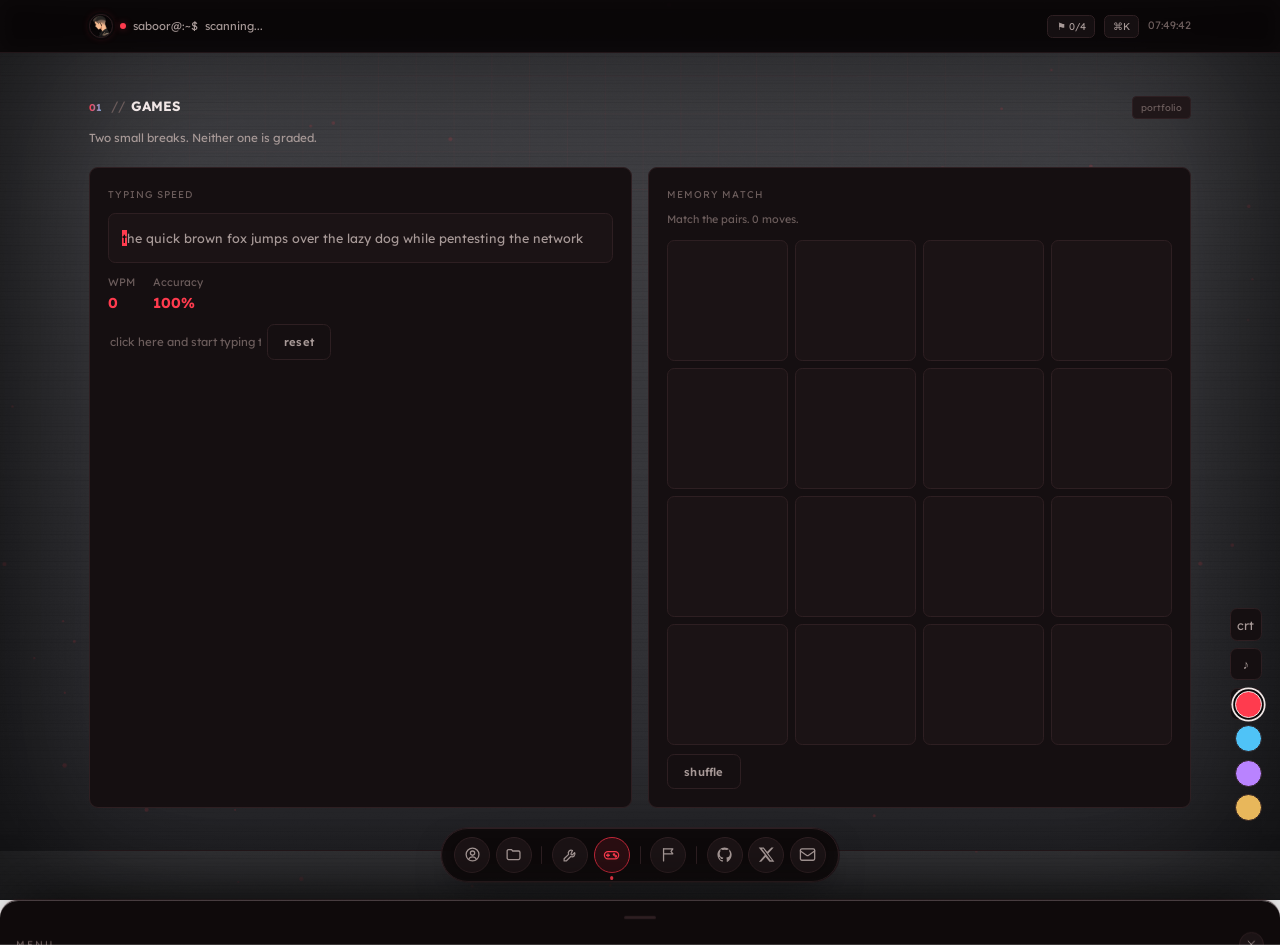
==== games.html @ eb712c6b "Add files via upload" ====
<!DOCTYPE html>
<html lang="en">
<head>
<meta charset="UTF-8">
<meta name="viewport" content="width=device-width, initial-scale=1.0">
<title>Games — Saboor Shawkat</title>
<link rel="icon" type="image/png" href="assets/profile.png">
<link rel="preconnect" href="https://fonts.googleapis.com">
<link href="https://fonts.googleapis.com/css2?family=JetBrains+Mono:wght@400;500;600;700;800&family=Space+Mono:wght@400;700&family=Lexend+Deca:wght@400;500;600;700;800&display=swap" rel="stylesheet">
<link rel="stylesheet" href="css/variables.css">
<link rel="stylesheet" href="css/base.css">
<link rel="stylesheet" href="css/topbar-nav.css">
<link rel="stylesheet" href="css/site-menu.css">
<link rel="stylesheet" href="css/hero.css">
<link rel="stylesheet" href="css/sections.css">
<link rel="stylesheet" href="css/tools.css">
<link rel="stylesheet" href="css/cards.css">
<link rel="stylesheet" href="css/games.css">
<link rel="stylesheet" href="css/widgets.css">
<link rel="stylesheet" href="css/effects.css">
<link rel="stylesheet" href="css/responsive.css">
</head>
<body>
<!--
  nice try. FLAG{h1dden_1n_html}
  there are 3 more flags scattered around this page. good luck.
-->
<canvas id="matrix"></canvas>
<canvas id="particles"></canvas>
<div class="grid-overlay"></div>
<div class="grain"></div>
<div class="scanlines"></div>
<div class="vignette"></div>
<div class="scroll-bar" id="scrollBar"></div>
<div class="toast" id="toast"></div>
<div id="hackerTyperOverlay"><span id="htContent"></span><span class="ht-hint">press ESC to exit hacker-typer mode</span></div>

<div class="fx-controls">
  <button class="fx-btn" id="crtToggle" title="Toggle CRT effect">crt</button>
  <button class="fx-btn" id="audioAmbientToggle" title="Toggle ambient audio">♪</button>
  <button class="fx-btn" id="hackerTyperToggle" title="Hacker-typer mode">ht</button>
</div>
<div class="theme-switch" id="themeSwitch">
  <div class="theme-dot active" data-t="green" title="green"></div>
  <div class="theme-dot" data-t="cyan" title="cyan"></div>
  <div class="theme-dot" data-t="purple" title="purple"></div>
  <div class="theme-dot" data-t="amber" title="amber"></div>
</div>

<div class="cmdk-overlay" id="cmdkOverlay">
  <div class="cmdk-box">
    <div class="cmdk-input-row">
      <span class="cmdk-prompt">$</span>
      <input type="text" id="cmdkInput" class="cmdk-input" placeholder="type a command or search sections..." autocomplete="off" spellcheck="false">
      <span class="cmdk-esc">esc</span>
    </div>
    <div class="cmdk-results" id="cmdkResults"></div>
  </div>
</div>

<div class="unlock-overlay" id="unlockOverlay">
  <div class="unlock-box">
    <div class="unlock-flags">⚑⚑⚑⚑</div>
    <div class="unlock-eyebrow">access granted — 4/4 flags redeemed</div>
    <h3 class="unlock-title">Alright, you actually found all of them.</h3>
    <p class="unlock-msg">Most people click around for ten seconds and bounce. You read the source, opened the console, and dug through the DOM — that's the exact instinct that makes a good red teamer. If you're building something, hiring, or just want to talk shop, I'd genuinely like to hear from you.</p>
    <div class="unlock-sig">— Saboor</div>
    <div class="unlock-actions">
      <button class="btn btn-primary" id="unlockContactBtn">Contact Me →</button>
      <button class="btn btn-ghost" id="unlockCloseBtn">close</button>
    </div>
  </div>
</div>

<!-- TOP BAR -->
<div class="topbar">
  <div class="topbar-inner">
    <div class="tb-user"><img class="tb-logo" src="assets/profile.png" alt="Saboor Shawkat"><span class="dot"></span> saboor@:~$ <span id="typeStatus"></span></div>
    <div class="tb-right">
      <button class="tb-flags" id="tbFlags" title="Flags found">⚑ <span id="flagCount">0</span>/4</button>
      <button class="tb-cmdk" id="tbCmdk" title="Command palette">⌘K</button>
      <div class="tb-clock" id="clock">--:--:--</div>
    </div>
  </div>
</div>

<main class="wrap">
  <section id="games">
    <div class="sec-head bf"><span class="sec-num sec-prompt">01</span><h2>GAMES</h2><span class="tag" style="margin-left:auto;">portfolio</span></div>
    <p class="sec-desc bf">Two small breaks. Neither one is graded.</p>
    <div class="game-grid bf">
      <div class="game-card">
        <div class="skill-cat-name">typing speed</div>
        <div class="typing-target" id="typingTarget"></div>
        <div class="typing-stats">
          <div>WPM<b id="typingWpm">0</b></div>
          <div>Accuracy<b id="typingAcc">100%</b></div>
        </div>
        <input type="text" id="typingInput" class="term-input" style="margin-top:10px;" autocomplete="off" placeholder="click here and start typing the line above" spellcheck="false">
        <button type="button" class="btn btn-ghost" id="typingReset" style="margin-top:10px;">reset</button>
      </div>
      <div class="game-card">
        <div class="skill-cat-name">memory match</div>
        <p style="font-size:12px;color:var(--text-faint);margin:6px 0 0;">Match the pairs. <span id="memMoves">0</span> moves.</p>
        <div class="memory-grid" id="memoryGrid"></div>
        <button type="button" class="btn btn-ghost" id="memReset" style="margin-top:10px;">shuffle</button>
      </div>
    </div>
  </section>
</main>

<!-- FLOATING DOCK -->
<div class="dock-wrap">
  <nav class="dock" id="dock">
    <button class="dock-item" data-href="index.html#about"><span class="dock-tooltip">about</span>
      <svg viewBox="0 0 24 24" fill="none" stroke="currentColor" stroke-width="1.8" stroke-linecap="round" stroke-linejoin="round"><circle cx="12" cy="12" r="9"/><circle cx="12" cy="10" r="3"/><path d="M6.5 19a6 6 0 0111 0"/></svg>
    </button>
    <button class="dock-item" data-href="index.html#projects"><span class="dock-tooltip">projects</span>
      <svg viewBox="0 0 24 24" fill="none" stroke="currentColor" stroke-width="1.8" stroke-linecap="round" stroke-linejoin="round"><path d="M3 7a2 2 0 012-2h4.2l1.6 2H19a2 2 0 012 2v8a2 2 0 01-2 2H5a2 2 0 01-2-2V7z"/></svg>
    </button>
    <div class="dock-sep"></div>
    <button class="dock-item" data-href="tools.html#tools"><span class="dock-tooltip">tools</span>
      <svg viewBox="0 0 24 24" fill="none" stroke="currentColor" stroke-width="1.8" stroke-linecap="round" stroke-linejoin="round"><path d="M14.7 6.3a4 4 0 00-5.4 5.4L3 18v3h3l6.3-6.3a4 4 0 005.4-5.4l-2.65 2.65a1.4 1.4 0 01-2-2L14.7 6.3z"/></svg>
    </button>
    <button class="dock-item" data-href="#games"><span class="dock-tooltip">games</span>
      <svg viewBox="0 0 24 24" fill="none" stroke="currentColor" stroke-width="1.8" stroke-linecap="round" stroke-linejoin="round"><rect x="2" y="8" width="20" height="10" rx="5"/><path d="M7 11v4M5 13h4"/><circle cx="15.5" cy="12" r="1"/><circle cx="18" cy="14.5" r="1"/></svg>
    </button>
    <div class="dock-sep"></div>
    <button class="dock-item" data-href="other.html#ctfs"><span class="dock-tooltip">ctf log</span>
      <svg viewBox="0 0 24 24" fill="none" stroke="currentColor" stroke-width="1.8" stroke-linecap="round" stroke-linejoin="round"><path d="M5 21V4"/><path d="M5 4h13l-2.5 3.5L18 11H5"/></svg>
    </button>
    <div class="dock-sep"></div>
    <button class="dock-item" data-href="#"><span class="dock-tooltip">github</span>
      <svg viewBox="0 0 24 24" fill="currentColor"><path d="M12 2C6.48 2 2 6.58 2 12.25c0 4.53 2.87 8.37 6.84 9.73.5.1.68-.22.68-.5 0-.24-.01-1.04-.01-1.88-2.78.51-3.5-.7-3.72-1.34-.13-.34-.68-1.38-1.16-1.66-.4-.22-.97-.76-.01-.77.9-.01 1.54.85 1.76 1.2 1.03 1.75 2.67 1.26 3.32.96.1-.75.4-1.26.72-1.55-2.55-.29-5.23-1.31-5.23-5.79 0-1.28.44-2.32 1.16-3.14-.12-.29-.5-1.48.11-3.08 0 0 .95-.31 3.1 1.2a10.5 10.5 0 015.64 0c2.15-1.51 3.1-1.2 3.1-1.2.61 1.6.23 2.79.11 3.08.72.82 1.16 1.85 1.16 3.14 0 4.49-2.69 5.5-5.25 5.78.41.36.77 1.07.77 2.17 0 1.57-.01 2.83-.01 3.22 0 .28.18.61.69.5C19.14 20.6 22 16.76 22 12.25 22 6.58 17.52 2 12 2z"/></svg>
    </button>
    <button class="dock-item" data-href="#"><span class="dock-tooltip">x</span>
      <svg viewBox="0 0 24 24" fill="currentColor"><path d="M18.9 2H22l-7.6 8.7L23 22h-6.9l-5.4-6.6L4.5 22H1.4l8.2-9.4L1 2h7l4.9 6.1L18.9 2zm-1.2 18h1.9L7.4 4H5.4l12.3 16z"/></svg>
    </button>
    <button class="dock-item" data-href="mailto:hello@schoolofsec.com"><span class="dock-tooltip">email</span>
      <svg viewBox="0 0 24 24" fill="none" stroke="currentColor" stroke-width="1.8" stroke-linecap="round" stroke-linejoin="round"><rect x="2" y="4" width="20" height="16" rx="2"/><path d="M2 7l8.5 6a2.5 2.5 0 003 0L22 7"/></svg>
    </button>
  </nav>
</div>

<!-- MOBILE OFF-CANVAS MENU (takes over from the dock below 760px) -->
<button class="menu-fab" id="menuFab" aria-label="Open menu" aria-expanded="false" aria-controls="mobileMenu">
  <svg class="icon-menu" viewBox="0 0 24 24" fill="none" stroke="currentColor" stroke-width="1.8" stroke-linecap="round" stroke-linejoin="round"><line x1="4" y1="7" x2="20" y2="7"/><line x1="4" y1="12" x2="20" y2="12"/><line x1="4" y1="17" x2="20" y2="17"/></svg>
  <svg class="icon-close" viewBox="0 0 24 24" fill="none" stroke="currentColor" stroke-width="1.8" stroke-linecap="round" stroke-linejoin="round"><line x1="6" y1="6" x2="18" y2="18"/><line x1="6" y1="18" x2="18" y2="6"/></svg>
</button>
<div class="mm-overlay" id="mmOverlay"></div>
<nav class="mobile-menu" id="mobileMenu" aria-hidden="true">
  <div class="mm-handle"></div>
  <div class="mm-head">
    <span class="mm-title">menu</span>
    <button class="mm-close" id="mmClose" aria-label="Close menu">
      <svg viewBox="0 0 24 24" fill="none" stroke="currentColor" stroke-width="1.8" stroke-linecap="round" stroke-linejoin="round"><line x1="6" y1="6" x2="18" y2="18"/><line x1="6" y1="18" x2="18" y2="6"/></svg>
    </button>
  </div>

  <div class="mm-group">
    <span class="mm-group-label">navigate</span>
    <button class="mm-item" data-href="index.html#about">
      <span class="mm-item-icon"><svg viewBox="0 0 24 24" fill="none" stroke="currentColor" stroke-width="1.8" stroke-linecap="round" stroke-linejoin="round"><circle cx="12" cy="12" r="9"/><circle cx="12" cy="10" r="3"/><path d="M6.5 19a6 6 0 0111 0"/></svg></span>
      about
    </button>
    <button class="mm-item" data-href="index.html#projects">
      <span class="mm-item-icon"><svg viewBox="0 0 24 24" fill="none" stroke="currentColor" stroke-width="1.8" stroke-linecap="round" stroke-linejoin="round"><path d="M3 7a2 2 0 012-2h4.2l1.6 2H19a2 2 0 012 2v8a2 2 0 01-2 2H5a2 2 0 01-2-2V7z"/></svg></span>
      projects
    </button>
  </div>

  <div class="mm-group">
    <span class="mm-group-label">explore</span>
    <button class="mm-item" data-href="tools.html#tools">
      <span class="mm-item-icon"><svg viewBox="0 0 24 24" fill="none" stroke="currentColor" stroke-width="1.8" stroke-linecap="round" stroke-linejoin="round"><path d="M14.7 6.3a4 4 0 00-5.4 5.4L3 18v3h3l6.3-6.3a4 4 0 005.4-5.4l-2.65 2.65a1.4 1.4 0 01-2-2L14.7 6.3z"/></svg></span>
      tools
    </button>
    <button class="mm-item" data-href="#games">
      <span class="mm-item-icon"><svg viewBox="0 0 24 24" fill="none" stroke="currentColor" stroke-width="1.8" stroke-linecap="round" stroke-linejoin="round"><rect x="2" y="8" width="20" height="10" rx="5"/><path d="M7 11v4M5 13h4"/><circle cx="15.5" cy="12" r="1"/><circle cx="18" cy="14.5" r="1"/></svg></span>
      games
    </button>
    <button class="mm-item" data-href="other.html#ctfs">
      <span class="mm-item-icon"><svg viewBox="0 0 24 24" fill="none" stroke="currentColor" stroke-width="1.8" stroke-linecap="round" stroke-linejoin="round"><path d="M5 21V4"/><path d="M5 4h13l-2.5 3.5L18 11H5"/></svg></span>
      ctf log
    </button>
  </div>

  <div class="mm-group">
    <span class="mm-group-label">connect</span>
    <button class="mm-item" data-href="#">
      <span class="mm-item-icon"><svg viewBox="0 0 24 24" fill="currentColor"><path d="M12 2C6.48 2 2 6.58 2 12.25c0 4.53 2.87 8.37 6.84 9.73.5.1.68-.22.68-.5 0-.24-.01-1.04-.01-1.88-2.78.51-3.5-.7-3.72-1.34-.13-.34-.68-1.38-1.16-1.66-.4-.22-.97-.76-.01-.77.9-.01 1.54.85 1.76 1.2 1.03 1.75 2.67 1.26 3.32.96.1-.75.4-1.26.72-1.55-2.55-.29-5.23-1.31-5.23-5.79 0-1.28.44-2.32 1.16-3.14-.12-.29-.5-1.48.11-3.08 0 0 .95-.31 3.1 1.2a10.5 10.5 0 015.64 0c2.15-1.51 3.1-1.2 3.1-1.2.61 1.6.23 2.79.11 3.08.72.82 1.16 1.85 1.16 3.14 0 4.49-2.69 5.5-5.25 5.78.41.36.77 1.07.77 2.17 0 1.57-.01 2.83-.01 3.22 0 .28.18.61.69.5C19.14 20.6 22 16.76 22 12.25 22 6.58 17.52 2 12 2z"/></svg></span>
      github
    </button>
    <button class="mm-item" data-href="#">
      <span class="mm-item-icon"><svg viewBox="0 0 24 24" fill="currentColor"><path d="M18.9 2H22l-7.6 8.7L23 22h-6.9l-5.4-6.6L4.5 22H1.4l8.2-9.4L1 2h7l4.9 6.1L18.9 2zm-1.2 18h1.9L7.4 4H5.4l12.3 16z"/></svg></span>
      x
    </button>
    <button class="mm-item" data-href="mailto:hello@schoolofsec.com">
      <span class="mm-item-icon"><svg viewBox="0 0 24 24" fill="none" stroke="currentColor" stroke-width="1.8" stroke-linecap="round" stroke-linejoin="round"><rect x="2" y="4" width="20" height="16" rx="2"/><path d="M2 7l8.5 6a2.5 2.5 0 003 0L22 7"/></svg></span>
      email
    </button>
  </div>
</nav>

<script src="js/matrix-rain.js"></script>
<script src="js/clock-status.js"></script>
<script src="js/scroll-effects.js"></script>
<script src="js/nav-dock.js"></script>
<script src="js/mobile-menu.js"></script>
<script src="js/scrollspy.js"></script>
<script src="js/toast.js"></script>
<script src="js/clipboard.js"></script>
<script src="js/konami.js"></script>
<script src="js/terminal.js"></script>
<script src="js/tool-hash.js"></script>
<script src="js/tool-cipher.js"></script>
<script src="js/tool-password.js"></script>
<script src="js/tool-subnet.js"></script>
<script src="js/widget-github-stats.js"></script>
<script src="js/flags-achievements.js"></script>
<script src="js/cmdk.js"></script>
<script src="js/guestbook.js"></script>
<script src="js/theme-switcher.js"></script>
<script src="js/crt-toggle.js"></script>
<script src="js/holographic.js"></script>
<script src="js/tilt-cards.js"></script>
<script src="js/particles.js"></script>
<script src="js/tool-jwt.js"></script>
<script src="js/tool-base64.js"></script>
<script src="js/tool-hex.js"></script>
<script src="js/tool-network.js"></script>
<script src="js/widget-radar-chart.js"></script>
<script src="js/widget-heatmap.js"></script>
<script src="js/widget-sysmon.js"></script>
<script src="js/audio-system.js"></script>
<script src="js/hacker-typer.js"></script>
<script src="js/ai-assistant.js"></script>
<script src="js/game-typing.js"></script>
<script src="js/game-memory.js"></script>
<script src="js/greeting.js"></script>
</body>
</html>
---- css/variables.css ----
:root{
    --bg:#0A0708;
    --bg-soft:#0F0A0B;
    --surface:#150F11;
    --surface-2:#1B1315;
    --muted:#201719;
    --border:#2E1F22;
    --border-soft:#221619;
    --text:#F1E7E6;
    --text-dim:#A79997;
    --text-faint:#6C5D5C;
    --green:#FF3B4E;
    --green-dim:#C4283A;
    --green-glow:rgba(255,59,78,0.35);
    --green-bg:#2A0E12;
    --cyan:#6FA8DC;
    --cyan-bg:#101823;
    --amber:#E8B75B;
    --red:#FF7A45;
    --mono:'Lexend Deca', sans-serif;
    --mono2:'Lexend Deca', sans-serif;
    --display:'Lexend Deca', sans-serif;
    --radius:10px;
  }
  *{ box-sizing:border-box; }
  html{ scroll-behavior:smooth; }
  body{
    margin:0; background:var(--bg); color:var(--text); font-family:var(--mono);
    line-height:1.65; -webkit-font-smoothing:antialiased; overflow-x:hidden;
    font-size:14.5px;
    zoom:0.9;
  }
  a{ color:var(--green); text-decoration:none; }
  a:hover{ color:var(--cyan); }
  ::selection{ background:var(--green); color:#07090A; }
  .wrap{ max-width:1320px; margin:0 auto; padding:0 48px; position:relative; z-index:2; }
---- css/base.css ----
/* ---------- BACKGROUND LAYERS ---------- */
  #matrix{ position:fixed; inset:0; z-index:0; opacity:.14; pointer-events:none; transition:opacity .4s ease; }
  .grid-overlay{
    position:fixed; inset:0; z-index:0; pointer-events:none;
    background-image:
      linear-gradient(rgba(255,59,78,0.035) 1px, transparent 1px),
      linear-gradient(90deg, rgba(255,59,78,0.035) 1px, transparent 1px);
    background-size:42px 42px;
    mask-image:radial-gradient(ellipse 80% 60% at 50% 0%, black 20%, transparent 75%);
  }
  .scanlines{
    position:fixed; inset:0; z-index:1; pointer-events:none; opacity:.5;
    background:repeating-linear-gradient(to bottom, rgba(0,0,0,0) 0px, rgba(0,0,0,0) 2px, rgba(0,0,0,0.18) 3px);
    mix-blend-mode:overlay;
  }
  .vignette{ position:fixed; inset:0; z-index:1; pointer-events:none; box-shadow:inset 0 0 180px 40px rgba(0,0,0,.7); }

  /* ---------- scroll progress ---------- */
  .scroll-bar{ position:fixed; top:0; left:0; height:2px; width:0%; background:var(--green); z-index:999; box-shadow:0 0 10px var(--green-glow); transition:width .1s linear; }

  /* ---------- reveal ---------- */
  .bf{ opacity:0; filter:blur(4px); transform:translateY(10px); transition:opacity .6s ease, filter .6s ease, transform .6s ease; }
  .bf.in{ opacity:1; filter:blur(0); transform:translateY(0); }

  main{ padding:0 0 150px; position:relative; z-index:2; }

  /* ---------- TOAST ---------- */
  .toast{
    position:fixed; bottom:96px; left:50%; transform:translateX(-50%) translateY(12px);
    background:var(--surface-2); border:1px solid var(--green-dim); color:var(--green);
    font-size:12px; padding:9px 18px; border-radius:999px; z-index:998;
    opacity:0; pointer-events:none; transition:opacity .25s ease, transform .25s ease;
    box-shadow:0 10px 30px -10px rgba(0,0,0,.6), 0 0 18px -6px var(--green-glow);
  }
  .toast.show{ opacity:1; transform:translateX(-50%) translateY(0); }

  /* ---------- KONAMI GLITCH FLASH ---------- */
  @keyframes glitchFlash{
    0%{ filter:none; }
    10%{ filter:hue-rotate(20deg) saturate(2); transform:translate(2px,-1px); }
    20%{ filter:none; transform:none; }
    30%{ filter:invert(0.06); transform:translate(-2px,1px); }
    40%{ filter:none; transform:none; }
  }
  body.glitching{ animation:glitchFlash .4s steps(2) 2; }
---- css/topbar-nav.css ----
/* ---------- TOP BAR ---------- */
  .topbar{
    padding:16px 0; border-bottom:1px solid var(--border-soft);
    display:flex; align-items:center; justify-content:space-between;
    position:sticky; top:0; z-index:50; background:color-mix(in srgb, var(--bg) 82%, transparent);
    backdrop-filter:blur(10px);
  }
  .topbar-inner{ max-width:1320px; margin:0 auto; padding:0 48px; width:100%; display:flex; justify-content:space-between; align-items:center; }
  .tb-user{ font-size:12.5px; color:var(--text-dim); display:flex; align-items:center; gap:8px; }
  .tb-user .dot{ width:7px; height:7px; border-radius:50%; background:var(--green); box-shadow:0 0 8px var(--green-glow); animation:pulse 2s infinite; }
  @keyframes pulse{ 0%,100%{opacity:1;} 50%{opacity:.35;} }
  .tb-clock{ font-size:12px; color:var(--text-faint); }
  .tb-right{ display:flex; align-items:center; gap:10px; }
  .tb-flags, .tb-cmdk{
    font-family:var(--mono); font-size:11px; color:var(--text-dim); background:var(--surface);
    border:1px solid var(--border); border-radius:6px; padding:5px 9px; cursor:pointer; transition:.15s ease;
  }
  .tb-flags:hover, .tb-cmdk:hover{ border-color:var(--green); color:var(--green); }
  .tb-flags.complete{ border-color:var(--green); color:var(--green); background:var(--green-bg); }

  /* ---------- COMMAND PALETTE ---------- */
  .cmdk-overlay{
    position:fixed; inset:0; z-index:500; background:rgba(0,0,0,.6); backdrop-filter:blur(4px);
    display:none; align-items:flex-start; justify-content:center; padding-top:12vh;
  }
  .cmdk-overlay.open{ display:flex; }
  .cmdk-box{
    width:min(560px, 90vw); background:var(--surface); border:1px solid var(--border); border-radius:var(--radius);
    box-shadow:0 30px 80px -20px rgba(0,0,0,.7); overflow:hidden;
  }
  .cmdk-input-row{ display:flex; align-items:center; gap:10px; padding:14px 16px; border-bottom:1px solid var(--border-soft); }
  .cmdk-prompt{ color:var(--green); }
  .cmdk-input{ flex:1; background:transparent; border:none; outline:none; color:var(--text); font-family:var(--mono); font-size:14px; }
  .cmdk-esc{ font-size:10px; color:var(--text-faint); border:1px solid var(--border); padding:2px 6px; border-radius:4px; }
  .cmdk-results{ max-height:340px; overflow-y:auto; padding:8px; }
  .cmdk-item{
    display:flex; justify-content:space-between; align-items:center; padding:10px 12px; border-radius:8px;
    cursor:pointer; font-size:13px; color:var(--text-dim);
  }
  .cmdk-item.active{ background:var(--green-bg); color:var(--green); }
  .cmdk-item .cmdk-key{ font-size:10.5px; color:var(--text-faint); }
  .cmdk-item.active .cmdk-key{ color:var(--green-dim); }
  .cmdk-empty{ padding:20px; text-align:center; color:var(--text-faint); font-size:12.5px; }

  /* ---------- UNLOCK OVERLAY (all flags found) ---------- */
  .unlock-overlay{
    position:fixed; inset:0; z-index:600; background:rgba(5,2,2,.78); backdrop-filter:blur(6px);
    display:none; align-items:center; justify-content:center; padding:24px;
  }
  .unlock-overlay.open{ display:flex; }
  .unlock-box{
    width:min(520px, 100%); background:var(--surface); border:1px solid var(--green-dim); border-radius:var(--radius);
    padding:38px 34px 30px; text-align:center; position:relative; overflow:hidden;
    box-shadow:0 40px 100px -20px rgba(0,0,0,.8), 0 0 60px -10px var(--green-glow);
    animation:unlockIn .4s cubic-bezier(.2,.9,.3,1.2);
  }
  @keyframes unlockIn{ 0%{ opacity:0; transform:scale(.92) translateY(10px); } 100%{ opacity:1; transform:scale(1) translateY(0); } }
  .unlock-box::before{
    content:''; position:absolute; inset:0; pointer-events:none;
    background:radial-gradient(ellipse at 50% 0%, var(--green-glow), transparent 60%);
    opacity:.5;
  }
  .unlock-flags{ font-size:22px; letter-spacing:8px; color:var(--green); text-shadow:0 0 16px var(--green-glow); margin-bottom:14px; position:relative; }
  .unlock-eyebrow{
    font-size:11px; color:var(--green); text-transform:uppercase; letter-spacing:1.5px; margin-bottom:14px; position:relative;
  }
  .unlock-title{ font-size:19px; font-weight:700; color:var(--text); margin:0 0 14px; position:relative; }
  .unlock-msg{ font-size:13.5px; color:var(--text-dim); line-height:1.7; margin:0 0 10px; position:relative; }
  .unlock-sig{ font-size:12.5px; color:var(--text-faint); font-style:italic; margin-bottom:24px; position:relative; }
  .unlock-actions{ display:flex; gap:12px; justify-content:center; flex-wrap:wrap; position:relative; }

  /* hidden flag - visually off-page but present in DOM */
  .sr-flag{ position:absolute; left:-9999px; top:auto; width:1px; height:1px; overflow:hidden; }

  .tb-logo{
    width:26px; height:26px; border-radius:50%; object-fit:cover; flex-shrink:0;
    border:1px solid var(--border); box-shadow:0 0 0 2px var(--bg), 0 0 10px -2px var(--green-glow);
  }
  .hero-avatar-wrap{ margin-bottom:22px; }
  .hero-avatar{
    width:96px; height:96px; border-radius:50%; object-fit:cover;
    border:1px solid var(--border-soft); box-shadow:0 0 0 4px var(--surface), 0 0 28px -6px var(--green-glow);
  }


  /* ---------- FLOATING TERMINAL DOCK ---------- */
  .dock-wrap{ position:fixed; bottom:20px; left:0; right:0; display:flex; justify-content:center; z-index:200; pointer-events:none; }
  .dock{
    pointer-events:auto; display:flex; align-items:center; gap:6px; padding:9px 14px; border-radius:999px;
    background:color-mix(in srgb, var(--bg-soft) 80%, transparent); backdrop-filter:blur(14px);
    border:1px solid var(--border); box-shadow:0 16px 44px -18px rgba(0,0,0,.7), 0 0 0 1px rgba(255,59,78,.05);
  }
  .dock-item{
    width:40px; height:40px; border-radius:50%; display:flex; align-items:center; justify-content:center;
    color:var(--text-dim); background:var(--surface-2); border:1px solid var(--border); cursor:pointer; position:relative;
    transition:transform .15s cubic-bezier(.34,1.56,.64,1), color .15s ease, background .15s ease, border-color .15s ease, box-shadow .15s ease;
  }
  .dock-item:hover{
    background:var(--green-bg); color:var(--green); border-color:var(--green-dim);
    box-shadow:0 0 20px -4px var(--green-glow), inset 0 0 0 1px var(--green-dim);
  }
  .dock-item:active{ transform:scale(.92) !important; }
  .dock-item svg{ width:19px; height:19px; filter:drop-shadow(0 0 0 transparent); transition:filter .15s ease; }
  .dock-item:hover svg{ filter:drop-shadow(0 0 6px var(--green-glow)); }
  .dock-sep{ width:1px; height:20px; background:var(--border); margin:0 5px; border-radius:1px; }
  .dock-tooltip{
    position:absolute; bottom:50px; left:50%; transform:translateX(-50%) translateY(4px);
    background:var(--surface-2); color:var(--green); font-size:10.5px; padding:4px 10px; border-radius:999px;
    white-space:nowrap; opacity:0; pointer-events:none; transition:opacity .15s ease, transform .15s ease;
    border:1px solid var(--border);
  }
  .dock-item:hover .dock-tooltip{ opacity:1; transform:translateX(-50%) translateY(0); }

  
  body{
  background: linear-gradient(rgba(5,5,10,0.75), rgba(5,5,10,0.85)), url('bg.png') center/cover fixed no-repeat;
}
---- css/site-menu.css ----
/* ==========================================================================
   MOBILE OFF-CANVAS MENU
   Below 760px the floating dock hands off to a fab trigger + bottom sheet,
   since 9 dock icons + separators get too cramped to tap comfortably on a
   phone. Hidden entirely above that breakpoint — the dock stays in charge.
   ========================================================================== */

/* ---------- trigger ---------- */
.menu-fab{
  display:none; position:fixed; bottom:20px; right:20px; z-index:210;
  width:52px; height:52px; border-radius:50%; align-items:center; justify-content:center;
  background:color-mix(in srgb, var(--bg-soft) 88%, transparent); backdrop-filter:blur(14px);
  border:1px solid var(--border); color:var(--text-dim); cursor:pointer; padding:0;
  box-shadow:0 16px 44px -18px rgba(0,0,0,.7), 0 0 0 1px rgba(255,59,78,.05);
  transition:color .15s ease, border-color .15s ease, transform .15s ease, box-shadow .15s ease;
}
.menu-fab:active{ transform:scale(.92); }
.menu-fab svg{ width:22px; height:22px; }
.menu-fab .icon-close{ display:none; }
.menu-fab.open{
  color:var(--green); border-color:var(--green-dim);
  box-shadow:0 0 20px -4px var(--green-glow), inset 0 0 0 1px var(--green-dim);
}
.menu-fab.open .icon-menu{ display:none; }
.menu-fab.open .icon-close{ display:block; }

/* ---------- backdrop ---------- */
.mm-overlay{
  position:fixed; inset:0; z-index:550; background:rgba(5,2,2,.6); backdrop-filter:blur(3px);
  opacity:0; pointer-events:none; transition:opacity .25s ease;
}
.mm-overlay.show{ opacity:1; pointer-events:auto; }

/* ---------- sliding sheet ---------- */
.mobile-menu{
  position:fixed; left:0; right:0; bottom:0; z-index:551;
  max-height:78vh; overflow-y:auto; -webkit-overflow-scrolling:touch;
  background:var(--bg-soft); border-top:1px solid var(--border);
  border-radius:20px 20px 0 0; padding:10px 18px calc(env(safe-area-inset-bottom, 0px) + 18px);
  box-shadow:0 -20px 60px -20px rgba(0,0,0,.8), 0 0 0 1px rgba(255,59,78,.05);
  transform:translateY(100%); transition:transform .32s cubic-bezier(.32,.9,.34,1.05);
}
.mobile-menu.open{ transform:translateY(0); }

.mm-handle{ width:36px; height:4px; border-radius:999px; background:var(--border); margin:6px auto 14px; }

.mm-head{ display:flex; align-items:center; justify-content:space-between; margin-bottom:12px; }
.mm-title{ font-size:11px; letter-spacing:2px; text-transform:uppercase; color:var(--text-faint); }
.mm-close{
  width:28px; height:28px; border-radius:50%; display:flex; align-items:center; justify-content:center;
  background:var(--surface-2); border:1px solid var(--border); color:var(--text-dim); cursor:pointer; padding:0;
}
.mm-close svg{ width:14px; height:14px; }
.mm-close:hover{ color:var(--green); border-color:var(--green-dim); }

.mm-group{ margin-bottom:16px; }
.mm-group:last-child{ margin-bottom:4px; }
.mm-group-label{
  display:block; font-size:10px; letter-spacing:1.5px; text-transform:uppercase;
  color:var(--text-faint); margin:0 4px 8px;
}
.mm-item{
  width:100%; display:flex; align-items:center; gap:12px; padding:12px;
  background:var(--surface-2); border:1px solid var(--border); border-radius:12px;
  color:var(--text-dim); font-family:var(--mono); font-size:13.5px; cursor:pointer;
  margin-bottom:8px; transition:background .15s ease, border-color .15s ease, color .15s ease, transform .1s ease;
}
.mm-item:last-child{ margin-bottom:0; }
.mm-item:active{ transform:scale(.98); }
.mm-item.on-screen, .mm-item:hover{
  background:var(--green-bg); color:var(--green); border-color:var(--green-dim);
}
.mm-item-icon{
  width:34px; height:34px; flex:none; border-radius:50%; display:flex; align-items:center; justify-content:center;
  background:var(--surface); border:1px solid var(--border-soft); transition:border-color .15s ease;
}
.mm-item-icon svg{ width:16px; height:16px; }
.mm-item.on-screen .mm-item-icon, .mm-item:hover .mm-item-icon{ border-color:var(--green-dim); }

/* ---------- breakpoint handoff ---------- */
@media (max-width:760px){
  .dock-wrap{ display:none !important; }
  .menu-fab{ display:flex; }
}
---- css/hero.css ----
/* ---------- HERO ---------- */
  .hero{ padding:64px 0 40px; }
  .hero-monitor{
    position:relative; border:1px solid var(--border); border-radius:14px;
    background:linear-gradient(180deg, var(--surface) 0%, var(--bg) 100%);
    box-shadow:0 0 0 1px var(--border-soft), 0 40px 90px -50px rgba(0,0,0,.7), 0 0 50px -18px var(--green-glow);
    overflow:hidden; display:flex; flex-direction:column;
  }
  .hero-monitor-bar{
    display:flex; align-items:center; gap:8px; padding:14px 20px;
    border-bottom:1px solid var(--border-soft); background:var(--surface-2); flex-shrink:0;
  }
  .hero-monitor-bar .hm-title{ margin-left:8px; font-family:var(--mono); font-size:11.5px; color:var(--text-faint); }
  .hero-monitor-body{
    flex:1; min-height:0; overflow-y:auto; padding:44px 56px;
    display:flex; flex-direction:column; justify-content:center;
    scrollbar-width:thin; scrollbar-color:var(--border) transparent;
  }
  .hero-monitor-body::-webkit-scrollbar{ width:6px; }
  .hero-monitor-body::-webkit-scrollbar-thumb{ background:var(--border); border-radius:6px; }
  
  .boot-log{ font-size:11.5px; color:var(--text-faint); margin-bottom:22px; line-height:1.9; }
  .boot-log .ok{ color:var(--green); }
  .hero-name{
    font-family:var(--display); font-size:clamp(28px,4.6vw,38px); font-weight:600; letter-spacing:-.3px; margin:0 0 6px;
    color:var(--text); position:relative; display:inline-block;
  }
  .hero-name .glitch-accent{ color:var(--green); text-shadow:0 0 18px var(--green-glow); }
  .hero-role{ font-size:14px; color:var(--cyan); margin:0 0 20px; }
  .hero-role .prefix{ color:var(--text-faint); }
  .hero-desc{ font-size:14px; color:var(--text-dim); max-width:560px; margin:0 0 26px; }
  .hero-desc strong{ color:var(--text); font-weight:600; }
  .hero-actions{ display:flex; gap:12px; flex-wrap:wrap; margin-bottom:34px; }
  .btn{
    font-family:var(--mono); font-size:12.5px; padding:11px 18px; border-radius:8px;
    display:inline-flex; align-items:center; gap:8px; font-weight:600; letter-spacing:.2px;
    transition:.2s ease; cursor:pointer; border:1px solid var(--border);
  }
  .btn-primary{ background:var(--green); color:#07090A; border-color:var(--green); box-shadow:0 0 22px -6px var(--green-glow); }
  .btn-primary:hover{ background:transparent; color:var(--green); }
  .btn-ghost{ background:var(--surface); color:var(--text-dim); }
  .btn-ghost:hover{ border-color:var(--green); color:var(--green); }

  .hero-stats{ display:flex; gap:0; border:1px solid var(--border); border-radius:var(--radius); overflow:hidden; }
  .stat{ flex:1; padding:14px 16px; border-right:1px solid var(--border-soft); background:var(--surface); }
  .stat:last-child{ border-right:none; }
  .stat-num{ font-size:19px; font-weight:700; color:var(--green); }
  .stat-label{ font-size:10.5px; color:var(--text-faint); text-transform:uppercase; letter-spacing:.5px; margin-top:2px; }
---- css/sections.css ----
/* ---------- SECTION SHELL ---------- */
  section{ padding:46px 0; border-bottom:1px solid var(--border-soft); }
  .sec-head{ display:flex; align-items:baseline; gap:10px; margin-bottom:22px; }
  .sec-num{ font-size:11px; color:var(--text-faint); }
  .sec-prompt{ color:var(--green); }
  h2{ font-size:15px; font-weight:700; margin:0; color:var(--text); letter-spacing:.2px; }
  h2::before{ content:'// '; color:var(--text-faint); font-weight:400; }
  .sec-desc{ color:var(--text-dim); font-size:13px; max-width:520px; margin:-12px 0 22px; }

  /* ---------- ABOUT terminal block ---------- */
  .code-block{
    background:var(--surface); border:1px solid var(--border); border-radius:var(--radius);
    overflow:hidden;
  }
  .code-bar{ display:flex; align-items:center; gap:7px; padding:9px 13px; background:var(--surface-2); border-bottom:1px solid var(--border-soft); }
  .cdot{ width:9px; height:9px; border-radius:50%; }
  .cdot.r{ background:#5c4444; } .cdot.y{ background:#5c5644; } .cdot.g{ background:#3f5c47; }
  .code-file{ font-size:11px; color:var(--text-faint); margin-left:6px; }
  .code-body{ padding:20px 22px; font-size:13.5px; color:var(--text-dim); }
  .code-body .cmt{ color:var(--text-faint); }
  .code-body .str{ color:var(--amber); }
  .code-body strong{ color:var(--text); font-weight:600; }
  .code-body p{ margin:0 0 14px; }
  .code-body p:last-child{ margin-bottom:0; }

  /* ---------- METHODOLOGY / KILL CHAIN (horizontal) ---------- */
  .kc-wrap{
    position:relative; display:flex; gap:0; overflow-x:auto; padding:8px 4px 20px;
    scrollbar-width:thin; scrollbar-color:var(--border) transparent;
  }
  .kc-wrap::-webkit-scrollbar{ height:6px; }
  .kc-wrap::-webkit-scrollbar-thumb{ background:var(--border); border-radius:6px; }
  .kc-track{
    position:absolute; left:38px; right:38px; top:38px; height:1px;
    background:linear-gradient(to right, var(--green-dim), var(--border) 90%);
  }
  .kc-stage{
    position:relative; flex:1 0 220px; min-width:220px; max-width:260px;
    padding:0 18px; border-right:1px solid var(--border-soft);
    display:flex; flex-direction:column; align-items:flex-start;
  }
  .kc-stage:last-child{ border-right:none; }
  .kc-num{
    position:relative; width:40px; height:40px; border-radius:50%; margin-bottom:14px;
    background:var(--surface); border:1px solid var(--green-dim); color:var(--green);
    display:flex; align-items:center; justify-content:center; font-size:11.5px; font-weight:700; z-index:1;
  }
  .kc-icon{
    display:flex; align-items:center; justify-content:center; width:34px; height:34px;
    color:var(--cyan); margin-bottom:10px;
  }
  .kc-icon svg{ width:20px; height:20px; }
  .kc-name{ font-size:14.5px; font-weight:700; color:var(--text); margin-bottom:6px; }
  .kc-desc{ font-size:13px; color:var(--text-dim); max-width:100%; }
  .kc-tag{
    display:inline-block; margin-top:12px; font-size:10.5px; color:var(--text-faint);
    border:1px solid var(--border); padding:2px 8px; border-radius:5px; white-space:nowrap;
  }
  

  /* ---------- SUBNET CALCULATOR ---------- */
  .subnet-grid{ display:grid; grid-template-columns:1fr 1fr; gap:1px; background:var(--border-soft); border-radius:8px; overflow:hidden; margin-top:4px; }
  .subnet-item{
    background:var(--surface); padding:12px 16px; display:flex; flex-direction:column; gap:4px;
  }
  .subnet-k{ font-size:10px; color:var(--text-faint); text-transform:uppercase; letter-spacing:.5px; }
  .subnet-v{ font-size:13px; color:var(--green); font-family:var(--mono); word-break:break-word; }
  

  /* ---------- INTERACTIVE TERMINAL ---------- */
  .term-output{
    padding:16px 20px 4px; font-size:12.8px; max-height:220px; overflow-y:auto;
    scrollbar-width:thin; scrollbar-color:var(--border) transparent;
  }
  .term-output::-webkit-scrollbar{ width:6px; }
  .term-output::-webkit-scrollbar-thumb{ background:var(--border); border-radius:4px; }
  .term-line{ margin-bottom:10px; color:var(--text-dim); white-space:pre-wrap; line-height:1.6; }
  .term-line.term-muted{ color:var(--text-faint); }
  .term-line.term-cmd{ color:var(--text); }
  .term-line.term-cmd::before{ content:'guest@schoolofsec:~$ '; color:var(--green); }
  .term-line.term-accent{ color:var(--green); }
  .term-line a{ color:var(--cyan); }
  .term-input-row{
    display:flex; align-items:center; gap:10px; padding:12px 20px 18px; border-top:1px solid var(--border-soft);
  }
  .term-prompt{ color:var(--green); font-size:12.8px; flex-shrink:0; }
  .term-input{
    flex:1; background:transparent; border:none; outline:none; color:var(--text);
    font-family:var(--mono); font-size:12.8px; caret-color:var(--green);
  }
  .term-input::placeholder{ color:var(--text-faint); }

  /* ---------- EXPERIENCE (horizontal cards) ---------- */
  .exp-grid{ display:grid; grid-template-columns:repeat(3, 1fr); gap:1px; background:var(--border-soft); border-radius:8px; overflow:hidden; }
  .exp-row{
    display:flex; flex-direction:column; align-items:flex-start; gap:8px; padding:20px 18px;
    background:var(--surface); transition:background .2s ease; border:1px solid transparent;
  }
  .exp-row:hover{ background:var(--surface-2); }
  .exp-bracket{ font-size:12px; color:var(--green-dim); }
  .exp-mid{ flex:1; min-width:0; }
  .exp-title{ font-size:13.5px; font-weight:700; color:var(--text); }
  .exp-role{ font-size:12.5px; color:var(--text-dim); margin-top:2px; }
  .exp-date{ font-size:11.5px; color:var(--text-faint); white-space:nowrap; margin-top:auto; padding-top:10px; }
  .exp-status{ font-size:10px; padding:2px 8px; border-radius:20px; background:var(--green-bg); color:var(--green); margin-left:8px; }
  

  /* ---------- EDUCATION ---------- */
  .edu-row{ display:flex; justify-content:space-between; align-items:center; padding:12px 10px; margin:0 -10px; border-radius:8px; transition:.2s ease; border:1px solid transparent; }
  .edu-row:hover{ background:var(--surface); border-color:var(--border-soft); }
  .edu-name{ font-size:13.5px; font-weight:700; color:var(--text); }
  .edu-detail{ font-size:12px; color:var(--text-dim); }
  .edu-date{ font-size:11.5px; color:var(--text-faint); }

  /* ---------- SKILLS ---------- */
  .skill-cat{ margin-bottom:22px; }
  .skill-cat:last-child{ margin-bottom:0; }
  .skill-cat-name{ font-size:11px; color:var(--text-faint); text-transform:uppercase; letter-spacing:1px; margin-bottom:10px; }
  .pill-wrap{ display:flex; flex-wrap:wrap; gap:8px; }
  .pill{
    font-size:12px; padding:6px 12px; border-radius:6px; border:1px solid var(--border);
    background:var(--surface); color:var(--text-dim); transition:.2s ease; display:flex; align-items:center; gap:6px;
  }
  .pill::before{ content:'#'; color:var(--text-faint); }
  .pill:hover{ border-color:var(--green); color:var(--green); background:var(--green-bg); }
---- css/tools.css ----
/* ---------- GITHUB STATS ---------- */
  /* ---------- TOOLS ---------- */
  .form-row{ margin-bottom:16px; }
  .form-row label{
    display:block; font-size:11px; color:var(--text-faint); text-transform:uppercase;
    letter-spacing:.6px; margin-bottom:8px;
  }
  .form-row input[type="text"]{
    width:100%; background:var(--surface); border:1px solid var(--border); border-radius:8px;
    padding:12px 14px; color:var(--text); font-family:var(--mono); font-size:14px; outline:none;
    transition:border-color .2s ease, box-shadow .2s ease;
  }
  .form-row input[type="text"]:focus{ border-color:var(--green); box-shadow:0 0 0 3px var(--green-bg); }
  .form-row input[type="text"]::placeholder{ color:var(--text-faint); }
  .tool-tabs{ display:flex; gap:8px; margin-bottom:20px; }
  .tool-tab{
    font-size:12px; padding:8px 14px; border-radius:7px; border:1px solid var(--border);
    color:var(--text-dim); cursor:pointer; background:var(--surface); transition:.2s ease;
  }
  .tool-tab.active{ border-color:var(--green); color:var(--green); background:var(--green-bg); }
  .tool-pane{ display:none; }
  .tool-pane.active{ display:block; }
  .hash-out{
    display:flex; align-items:center; gap:10px; background:var(--surface); border:1px solid var(--border);
    border-radius:8px; padding:10px 14px; margin-top:10px; font-size:12.5px; overflow-x:auto;
  }
  .hash-label{ color:var(--text-faint); flex-shrink:0; width:70px; }
  .hash-out code{ color:var(--green); word-break:break-all; }
  .cipher-shift-row{ display:flex; align-items:center; gap:12px; }
  .cipher-shift-row input[type="range"]{ flex:1; accent-color:var(--green); }
  .cipher-shift-row span{ color:var(--green); width:20px; }
  .pass-meter{ height:8px; border-radius:4px; background:var(--surface-2); overflow:hidden; margin:14px 0 8px; border:1px solid var(--border-soft); }
  .pass-meter-fill{ height:100%; width:0%; background:var(--red); transition:width .3s ease, background .3s ease; }
  .pass-verdict{ font-size:12.5px; color:var(--text-dim); }

  /* ---------- PASSWORD FIELD ---------- */
  .pass-field{
    display:flex; align-items:center; gap:10px;
    background:var(--surface); border:1px solid var(--border); border-radius:8px;
    padding:0 14px; transition:border-color .2s ease, box-shadow .2s ease;
  }
  .pass-field:focus-within{ border-color:var(--green); box-shadow:0 0 0 3px var(--green-bg); }
  .pass-icon{ width:16px; height:16px; color:var(--text-faint); flex-shrink:0; transition:color .2s ease; }
  .pass-field:focus-within .pass-icon{ color:var(--green); }
  .pass-field input{
    flex:1; background:transparent; border:none; outline:none; padding:12px 0;
    color:var(--text); font-family:var(--mono); font-size:14px; letter-spacing:1px;
  }
  .pass-field input::placeholder{ color:var(--text-faint); letter-spacing:normal; }
  .pass-toggle{
    background:none; border:none; padding:6px; margin:0 -4px; cursor:pointer;
    color:var(--text-faint); display:flex; align-items:center; border-radius:6px; transition:color .15s ease, background .15s ease;
  }
  .pass-toggle:hover{ color:var(--green); background:var(--green-bg); }
  .pass-toggle svg{ width:17px; height:17px; }
  .pass-toggle .eye-closed{ display:none; }
  .pass-toggle.showing .eye-open{ display:none; }
  .pass-toggle.showing .eye-closed{ display:block; }
  .pass-checklist{
    display:grid; grid-template-columns:1fr 1fr; gap:8px 16px; margin-top:14px;
  }
  .pass-check{
    display:flex; align-items:center; gap:8px; font-size:12px; color:var(--text-faint); transition:color .2s ease;
  }
  .pass-check-dot{
    width:7px; height:7px; border-radius:50%; background:var(--text-faint); flex-shrink:0; transition:background .2s ease, box-shadow .2s ease;
  }
  .pass-check.met{ color:var(--text-dim); }
  .pass-check.met .pass-check-dot{ background:var(--green); box-shadow:0 0 6px var(--green-glow); }

  /* ================= TOOL EXTRA TABS reuse .tool-tab/.tool-pane ================= */
  .kv-row{ display:flex; justify-content:space-between; gap:10px; padding:6px 0; border-bottom:1px dashed var(--border-soft); font-size:12px; }
  .kv-row:last-child{ border-bottom:none; }
  .kv-key{ color:var(--text-faint); }
  .kv-val{ color:var(--text); word-break:break-all; text-align:right; max-width:60%; }
  textarea.term-input{
    width:100%; background:var(--surface-2); border:1px solid var(--border); border-radius:8px;
    padding:10px 12px; color:var(--text); font-family:var(--mono); font-size:12.5px; outline:none; resize:vertical;
  }
  .hex-grid{
    font-family:var(--mono); font-size:11px; color:var(--text-dim); white-space:pre; overflow-x:auto;
    background:var(--surface-2); border:1px solid var(--border); border-radius:8px; padding:10px; line-height:1.6;
  }
  .net-result{ margin-top:14px; }
  .net-btn-row{ display:flex; gap:8px; flex-wrap:wrap; margin-top:10px; }
---- css/cards.css ----
/* ---------- GITHUB / VISITORS ---------- */
  .gh-card{ border:1px solid var(--border); border-radius:var(--radius); background:var(--surface); padding:20px; }
  .gh-row{ display:flex; align-items:center; gap:10px; font-size:12.5px; color:var(--text-faint); }
  .gh-stats-grid{ display:flex; gap:0; border-radius:var(--radius); overflow:hidden; }
  .gh-stat{ flex:1; text-align:center; padding:6px 10px; }
  .gh-stat-num{ font-size:19px; font-weight:700; color:var(--green); }
  .gh-stat-label{ font-size:10.5px; color:var(--text-faint); text-transform:uppercase; letter-spacing:.5px; margin-top:2px; }
  .visitor-strip{
    margin-top:14px; display:flex; align-items:center; gap:8px; font-size:12px; color:var(--text-faint);
  }
  .visitor-dot{ width:7px; height:7px; border-radius:50%; background:var(--green); box-shadow:0 0 8px var(--green-glow); animation:pulse 2s infinite; }
  .gh-spinner{
    width:13px; height:13px; border-radius:50%; border:2px solid var(--border);
    border-top-color:var(--green); animation:spin .7s linear infinite; flex-shrink:0;
  }
  @keyframes spin{ to{ transform:rotate(360deg); } }
  .gh-error{ font-size:12.5px; color:var(--text-faint); }

  /* ---------- GUESTBOOK ---------- */
  .gb-form{ display:grid; grid-template-columns:1fr 2fr auto; gap:10px; margin-bottom:20px; }
  .gb-input{
    background:var(--surface); border:1px solid var(--border); border-radius:8px; padding:11px 14px;
    color:var(--text); font-family:var(--mono); font-size:12.8px; outline:none; transition:.2s ease;
  }
  .gb-input:focus{ border-color:var(--green); }
  .gb-submit{ white-space:nowrap; }
  .gb-list{ display:flex; flex-direction:column; gap:10px; max-height:320px; overflow-y:auto; }
  .gb-entry{
    border:1px solid var(--border-soft); border-radius:8px; padding:12px 15px; background:var(--surface);
  }
  .gb-entry-top{ display:flex; justify-content:space-between; align-items:baseline; margin-bottom:4px; }
  .gb-entry-name{ font-size:12.5px; font-weight:700; color:var(--green); }
  .gb-entry-time{ font-size:10.5px; color:var(--text-faint); }
  .gb-entry-msg{ font-size:13px; color:var(--text-dim); }
  .gb-empty{ font-size:12.5px; color:var(--text-faint); padding:10px 0; }

  /* ---------- ACHIEVEMENTS ---------- */
  .achv-btn{
    display:flex; align-items:center; gap:6px; background:var(--surface); border:1px solid var(--border);
    border-radius:999px; padding:5px 11px; cursor:pointer; color:var(--text-dim); font-size:11px;
    font-family:var(--mono); transition:.2s ease;
  }
  .achv-btn:hover{ border-color:var(--green); color:var(--green); }
  .achv-overlay{
    position:fixed; inset:0; background:rgba(0,0,0,.6); z-index:500; display:none;
    align-items:center; justify-content:center; padding:20px; backdrop-filter:blur(3px);
  }
  .achv-overlay.open{ display:flex; }
  .achv-panel{
    width:100%; max-width:420px; background:var(--surface); border:1px solid var(--border);
    border-radius:var(--radius); overflow:hidden; box-shadow:0 30px 80px -20px rgba(0,0,0,.7);
  }
  .achv-panel-head{ display:flex; justify-content:space-between; align-items:center; padding:16px 18px; border-bottom:1px solid var(--border-soft); background:var(--surface-2); }
  .achv-panel-title{ font-size:13px; font-weight:700; color:var(--text); }
  .achv-close{ background:none; border:none; color:var(--text-faint); cursor:pointer; font-size:16px; line-height:1; }
  .achv-close:hover{ color:var(--green); }
  .achv-list{ padding:10px; max-height:400px; overflow-y:auto; }
  .achv-item{ display:flex; align-items:center; gap:12px; padding:11px 8px; border-radius:8px; opacity:.45; }
  .achv-item.unlocked{ opacity:1; }
  .achv-icon{ width:34px; height:34px; border-radius:9px; background:var(--muted); border:1px solid var(--border); display:flex; align-items:center; justify-content:center; flex-shrink:0; color:var(--text-faint); }
  .achv-item.unlocked .achv-icon{ background:var(--green-bg); border-color:var(--green-dim); color:var(--green); }
  .achv-name{ font-size:12.8px; font-weight:700; color:var(--text); }
  .achv-desc{ font-size:11.3px; color:var(--text-faint); }

  /* ---------- PROJECTS ---------- */
  .proj-list{ display:flex; flex-direction:column; gap:14px; }
  .proj-card{
    border:1px solid var(--border); border-radius:var(--radius); background:var(--surface);
    overflow:hidden; transition:transform .2s ease, border-color .2s ease, box-shadow .2s ease;
    position:relative;
  }
  .proj-card:hover{ transform:translateY(-2px); border-color:var(--green-dim); box-shadow:0 14px 30px -18px rgba(255,59,78,.25); }
  .proj-top{ display:flex; align-items:center; justify-content:space-between; padding:12px 16px; background:var(--surface-2); border-bottom:1px solid var(--border-soft); }
  .proj-path{ font-size:11.5px; color:var(--text-faint); }
  .proj-path .sep{ color:var(--text-faint); margin:0 2px; }
  .proj-path .file{ color:var(--green); }
  .proj-status{ font-size:10px; padding:2px 8px; border-radius:20px; }
  .proj-status.live{ background:var(--green-bg); color:var(--green); }
  .proj-status.wip{ background:var(--cyan-bg); color:var(--cyan); }
  .proj-body{ padding:16px 18px 18px; }
  .proj-name{ font-size:14.5px; font-weight:700; color:var(--text); margin-bottom:4px; }
  .proj-desc{ font-size:13px; color:var(--text-dim); margin:0 0 12px; }
  .proj-tags{ display:flex; flex-wrap:wrap; gap:6px; margin-bottom:10px; }
  .mitre-row{ display:flex; flex-wrap:wrap; gap:6px; margin-bottom:12px; }
  .mitre-chip{
    font-size:10px; padding:3px 8px; border-radius:4px; font-family:var(--mono);
    background:var(--green-bg); border:1px solid var(--green-dim); color:var(--green); letter-spacing:.3px;
  }
  .tag{ font-size:10.5px; padding:3px 9px; border-radius:5px; background:var(--muted); border:1px solid var(--border); color:var(--text-faint); }
  .proj-link{ font-size:12px; color:var(--green); }

  /* ---------- CTF LOG ---------- */
  .ctf-item{ display:flex; gap:14px; padding:14px 10px; margin:0 -10px; border-radius:8px; transition:.2s ease; border:1px solid transparent; }
  .ctf-item:hover{ background:var(--surface); border-color:var(--border-soft); }
  .ctf-flag{ font-size:16px; color:var(--green-dim); flex-shrink:0; padding-top:1px; }
  .ctf-date{ font-size:11px; color:var(--text-faint); margin-bottom:2px; }
  .ctf-name{ font-size:13.5px; font-weight:700; color:var(--text); }
  .ctf-loc{ font-size:11.5px; color:var(--text-faint); margin-bottom:5px; }
  .ctf-desc{ font-size:12.8px; color:var(--text-dim); }

  /* ---------- CONTACT ---------- */
  .contact-block{ display:grid; grid-template-columns:1fr 1fr; gap:20px; }
  .contact-card{
    border:1px solid var(--border); border-radius:var(--radius); padding:18px; background:var(--surface);
    transition:.2s ease; position:relative;
  }
  .contact-card:hover{ border-color:var(--green-dim); }
  .copy-btn{
    position:absolute; top:14px; right:14px; font-family:var(--mono); font-size:10px;
    background:var(--muted); border:1px solid var(--border); color:var(--text-faint);
    padding:3px 9px; border-radius:5px; cursor:pointer; transition:.15s ease;
  }
  .copy-btn:hover{ border-color:var(--green); color:var(--green); }
  .contact-label{ font-size:10.5px; color:var(--text-faint); text-transform:uppercase; letter-spacing:.6px; margin-bottom:6px; }
  .contact-value{ font-size:13.5px; color:var(--text); font-weight:600; }
  footer{ padding:34px 0 0; font-size:11.5px; color:var(--text-faint); text-align:center; }
  footer .green{ color:var(--green); }
---- css/games.css ----
/* ================= GAMES ================= */
  .game-card{
    background:var(--surface); border:1px solid var(--border); border-radius:var(--radius); padding:20px;
  }
  .game-grid{ display:grid; grid-template-columns:repeat(2,1fr); gap:18px; }
  
  .typing-target{
    font-family:var(--mono); font-size:14px; line-height:1.8; color:var(--text-dim); padding:14px;
    background:var(--surface-2); border-radius:8px; border:1px solid var(--border); margin:12px 0;
  }
  .typing-target .correct{ color:var(--green); }
  .typing-target .wrong{ color:var(--red); text-decoration:underline; }
  .typing-target .cursor-pos{ background:var(--green); color:#07090A; }
  .typing-stats{ display:flex; gap:20px; font-size:12px; color:var(--text-faint); }
  .typing-stats b{ color:var(--green); font-size:16px; display:block; }
  .memory-grid{ display:grid; grid-template-columns:repeat(4,1fr); gap:8px; margin-top:12px; }
  .mem-cell{
    aspect-ratio:1; background:var(--surface-2); border:1px solid var(--border); border-radius:8px;
    display:flex; align-items:center; justify-content:center; font-size:20px; cursor:pointer;
    transition:.2s ease; user-select:none;
  }
  .mem-cell.flipped, .mem-cell.matched{ background:var(--green-bg); border-color:var(--green); color:var(--green); }
  .mem-cell.matched{ opacity:.5; cursor:default; }
---- css/widgets.css ----
/* ================= RADAR CHART / HEATMAP ================= */
  .radar-wrap{ display:flex; justify-content:center; padding:10px 0; }
  .heatmap-grid{ display:grid; grid-template-columns:repeat(26,1fr); gap:3px; margin-top:14px; }
  .heat-cell{ aspect-ratio:1; border-radius:2px; background:var(--surface-2); }
  .heatmap-legend{ display:flex; align-items:center; gap:6px; margin-top:10px; font-size:10.5px; color:var(--text-faint); }
  .heatmap-legend .heat-cell{ width:11px; height:11px; aspect-ratio:unset; }

  /* ================= SYSTEM MONITOR ================= */
  .sysmon-grid{ display:grid; grid-template-columns:repeat(3,1fr); gap:14px; }
  
  .sysmon-card{ background:var(--surface-2); border:1px solid var(--border); border-radius:8px; padding:14px; }
  .sysmon-label{ font-size:10.5px; color:var(--text-faint); text-transform:uppercase; letter-spacing:.5px; margin-bottom:8px; }
  .sysmon-val{ font-size:22px; font-weight:700; color:var(--green); font-family:var(--mono); }
  .sysmon-bar{ height:4px; background:var(--muted); border-radius:2px; margin-top:8px; overflow:hidden; }
  .sysmon-bar-fill{ height:100%; background:var(--green); transition:width .5s ease; }
  .sysmon-spark{ display:flex; align-items:flex-end; gap:1px; height:26px; margin-top:8px; }
  .sysmon-spark div{ flex:1; background:var(--green); opacity:.6; border-radius:1px 1px 0 0; transition:height .3s ease; }
---- css/effects.css ----
/* ================= THEME OVERRIDES ================= */
  [data-theme="cyan"]{ --green:#4FC3F7; --green-dim:#2E9BD6; --green-glow:rgba(79,195,247,0.35); --green-bg:#0B1F2A; --cyan:#FF7A45; --cyan-bg:#241207; }
  [data-theme="purple"]{ --green:#B983FF; --green-dim:#8A5CD6; --green-glow:rgba(185,131,255,0.35); --green-bg:#1E1229; --cyan:#6FE3C6; --cyan-bg:#0F231D; }
  [data-theme="amber"]{ --green:#E8B75B; --green-dim:#C4933A; --green-glow:rgba(232,183,91,0.35); --green-bg:#2A1F0E; --cyan:#7FD1E8; --cyan-bg:#0E2126; }

  /* ================= THEME SWITCHER ================= */
  .theme-switch{
    position:fixed; right:20px; bottom:88px; z-index:50; display:flex; flex-direction:column; gap:8px;
  }
  .theme-dot{
    width:30px; height:30px; border-radius:50%; border:2px solid var(--border); cursor:pointer;
    transition:.2s ease; position:relative;
  }
  .theme-dot:hover{ transform:scale(1.15); }
  .theme-dot.active{ border-color:var(--text); box-shadow:0 0 0 2px var(--bg), 0 0 0 4px var(--text); }
  .theme-dot[data-t="green"]{ background:#FF3B4E; }
  .theme-dot[data-t="cyan"]{ background:#4FC3F7; }
  .theme-dot[data-t="purple"]{ background:#B983FF; }
  .theme-dot[data-t="amber"]{ background:#E8B75B; }

  /* ================= FX TOGGLE BUTTONS ================= */
  .fx-controls{
    position:fixed; right:20px; bottom:200px; z-index:50; display:flex; flex-direction:column; gap:8px;
  }
  .fx-btn{
    width:36px; height:36px; border-radius:8px; border:1px solid var(--border); background:var(--surface);
    color:var(--text-dim); font-family:var(--mono); font-size:14px; cursor:pointer; display:flex;
    align-items:center; justify-content:center; transition:.2s ease;
  }
  .fx-btn:hover{ border-color:var(--green); color:var(--green); }
  .fx-btn.active{ background:var(--green); color:#07090A; border-color:var(--green); }

  /* ================= CRT EFFECT ================= */
  body.crt-on .scanlines{ opacity:1; }
  body.crt-on::after{
    content:''; position:fixed; inset:0; z-index:2; pointer-events:none;
    background:repeating-linear-gradient(0deg, rgba(0,0,0,.15) 0px, rgba(0,0,0,.15) 1px, transparent 2px, transparent 3px);
    mix-blend-mode:overlay;
  }
  body.crt-on .wrap, body.crt-on .hero, body.crt-on section{
    animation: crt-flicker 6s infinite;
  }
  @keyframes crt-flicker{
    0%,100%{ filter:brightness(1); }
    92%{ filter:brightness(1); }
    93%{ filter:brightness(1.03) contrast(1.02); }
    94%{ filter:brightness(0.98); }
    95%{ filter:brightness(1); }
  }
  body.crt-on .hero-name, body.crt-on .sec-num{
    text-shadow: 1px 0 var(--cyan), -1px 0 var(--red);
  }

  /* ================= HOLOGRAPHIC / GLITCH TEXT ================= */
  .holo-text{ position:relative; display:inline-block; }
  .holo-text::before, .holo-text::after{
    content:attr(data-text); position:absolute; left:0; top:0; width:100%; overflow:hidden;
    opacity:0; pointer-events:none;
  }
  .holo-text.glitching::before{
    content:attr(data-text); color:var(--cyan); opacity:.8; animation:glitch-1 .3s steps(2) infinite;
  }
  .holo-text.glitching::after{
    content:attr(data-text); color:var(--red); opacity:.8; animation:glitch-2 .3s steps(2) infinite;
  }
  @keyframes glitch-1{
    0%{ clip-path:inset(10% 0 70% 0); transform:translate(-2px,-1px); }
    50%{ clip-path:inset(60% 0 10% 0); transform:translate(2px,1px); }
    100%{ clip-path:inset(30% 0 40% 0); transform:translate(-1px,2px); }
  }
  @keyframes glitch-2{
    0%{ clip-path:inset(70% 0 5% 0); transform:translate(2px,1px); }
    50%{ clip-path:inset(15% 0 65% 0); transform:translate(-2px,-1px); }
    100%{ clip-path:inset(45% 0 25% 0); transform:translate(1px,-2px); }
  }

  /* ================= 3D TILT CARDS ================= */
  .tilt-card{ transform-style:preserve-3d; transition:transform .1s ease-out, box-shadow .2s ease; will-change:transform; }
  .tilt-card .tilt-shine{
    position:absolute; inset:0; border-radius:inherit; pointer-events:none; opacity:0;
    background:radial-gradient(circle at var(--mx,50%) var(--my,50%), rgba(255,255,255,.12), transparent 60%);
    transition:opacity .2s ease;
  }
  .tilt-card:hover .tilt-shine{ opacity:1; }

  /* ================= PARTICLE CANVAS ================= */
  #particles{ position:fixed; inset:0; z-index:0; pointer-events:none; opacity:.5; }

  /* ================= AUDIO VISUALIZER ================= */
  .audio-panel{ display:flex; align-items:center; gap:14px; }
  #audioViz{ flex:1; height:36px; }
  .audio-btn{
    font-family:var(--mono); font-size:12px; padding:8px 14px; border-radius:8px; border:1px solid var(--border);
    background:var(--surface-2); color:var(--text-dim); cursor:pointer; transition:.2s ease; white-space:nowrap;
  }
  .audio-btn.active{ background:var(--green); color:#07090A; border-color:var(--green); }

  /* ================= HACKER TYPER OVERLAY ================= */
  #hackerTyperOverlay{
    position:fixed; inset:0; z-index:200; background:#000; color:#3CFF6E; font-family:var(--mono);
    font-size:13px; line-height:1.5; padding:30px; overflow:hidden; display:none; white-space:pre-wrap;
    word-break:break-all;
  }
  #hackerTyperOverlay.active{ display:block; }
  #hackerTyperOverlay .ht-hint{
    position:fixed; bottom:16px; right:20px; color:#666; font-size:11px;
  }

  /* ================= AI ASSISTANT bubble ================= */
  .ai-msg{ margin:6px 0; padding:8px 12px; border-radius:8px; font-size:12.5px; max-width:85%; }
  .ai-msg.bot{ background:var(--surface-2); color:var(--text-dim); }
  .ai-msg.user{ background:var(--green-bg); color:var(--text); margin-left:auto; text-align:right; }

  /* ================= FILE EXPLORER ================= */
  .fe-row{ display:flex; gap:8px; padding:2px 0; cursor:pointer; }
  .fe-row:hover{ color:var(--green); }
  .fe-icon{ width:16px; text-align:center; }

  /* ================= FILM GRAIN (cheap atmosphere, no image asset) ================= */
  .grain{
    position:fixed; inset:-100px; z-index:1; pointer-events:none; opacity:.035; mix-blend-mode:overlay;
    background-image:url("data:image/svg+xml,%3Csvg xmlns='http://www.w3.org/2000/svg' width='120' height='120'%3E%3Cfilter id='n'%3E%3CfeTurbulence type='fractalNoise' baseFrequency='0.85' numOctaves='2' stitchTiles='stitch'/%3E%3C/filter%3E%3Crect width='100%25' height='100%25' filter='url(%23n)'/%3E%3C/svg%3E");
    animation:grainShift 1.4s steps(4) infinite;
  }
  @keyframes grainShift{
    0%{ transform:translate(0,0); } 25%{ transform:translate(-2%,1%); }
    50%{ transform:translate(1%,-2%); } 75%{ transform:translate(-1%,-1%); } 100%{ transform:translate(0,0); }
  }

  /* ================= GLOBAL SCROLLBAR ================= */
  ::-webkit-scrollbar{ width:9px; height:9px; }
  ::-webkit-scrollbar-track{ background:var(--bg-soft); }
  ::-webkit-scrollbar-thumb{ background:var(--border); border-radius:999px; border:2px solid var(--bg-soft); }
  ::-webkit-scrollbar-thumb:hover{ background:var(--green-dim); }
  *{ scrollbar-width:thin; scrollbar-color:var(--border) var(--bg-soft); }

  /* ================= SECTION NUMBER GRADIENT ================= */
  .sec-num{
    background:linear-gradient(90deg, var(--green), var(--cyan));
    -webkit-background-clip:text; background-clip:text; color:transparent;
    font-weight:700;
  }

  /* ================= BUTTON SHINE SWEEP ================= */
  .btn{ position:relative; overflow:hidden; }
  .btn::after{
    content:''; position:absolute; top:0; left:-60%; width:40%; height:100%;
    background:linear-gradient(115deg, transparent, rgba(255,255,255,.22), transparent);
    transform:skewX(-20deg); transition:left .55s ease;
  }
  .btn:hover::after{ left:130%; }

  /* ================= FLOATING HERO AVATAR ================= */
  .hero-avatar-wrap{ animation:heroFloat 5.5s ease-in-out infinite; }
  @keyframes heroFloat{
    0%,100%{ transform:translateY(0); } 50%{ transform:translateY(-6px); }
  }

  /* ================= DOCK ACTIVE-SECTION INDICATOR ================= */
  .dock-item{ position:relative; }
  .dock-item.on-screen{ color:var(--green); border-color:var(--green-dim); background:var(--green-bg); }
  .dock-item.on-screen::before{
    content:''; position:absolute; bottom:-9px; left:50%; transform:translateX(-50%);
    width:4px; height:4px; border-radius:50%; background:var(--green);
    animation:dockPulse 1.8s ease-in-out infinite;
  }
  @keyframes dockPulse{
    0%,100%{ box-shadow:0 0 6px 0 var(--green-glow); opacity:1; }
    50%{ box-shadow:0 0 12px 3px var(--green-glow); opacity:.65; }
  }
---- css/responsive.css ----
/* ==========================================================================
   Mobile / responsive overrides — every breakpoint, loaded last so it
   always wins the cascade. Ordered widest to narrowest.
   ========================================================================== */

/* ---------- ~1024px: tighten outer rhythm a touch before the big squeeze ---------- */
@media (max-width:1024px){
  .topbar-inner{ padding:0 28px; }
}

/* ---------- 900px: tablet — the main structural squeeze ---------- */
@media (max-width:900px){
  body{ zoom:0.85; }
  .hero-monitor-body{ padding:26px 22px; }
  .wrap{ padding:0 20px; }
  .hero{ padding:44px 0 30px; }
  .hero-stats{ flex-direction:column; }
  .stat{ border-right:none; border-bottom:1px solid var(--border-soft); }
  .stat:last-child{ border-bottom:none; }
  .contact-block{ grid-template-columns:1fr; }
  main{ padding-bottom:120px; }
  .dock{ padding:10px 12px; gap:4px; }
  .dock-item{ width:44px; height:44px; }
  .dock-item svg{ width:21px; height:21px; }
  .dock-sep{ height:24px; }

  /* fx toggles + theme dots: move off the bottom-right so they never fight
     the dock, and lay them out horizontally under the top bar instead */
  .fx-controls{
    top:68px; bottom:auto; right:14px; flex-direction:row; gap:6px;
  }
  .theme-switch{
    top:114px; bottom:auto; right:14px; flex-direction:row; gap:6px;
  }
}

/* ---------- 760px ---------- */
@media (max-width:760px){
  .kc-stage{ flex:1 0 200px; min-width:200px; }
  .exp-grid{ grid-template-columns:1fr; }
  .topbar-inner{ padding:0 20px; }
  .tb-user{ font-size:11px; gap:6px; }
  .tb-logo{ display:none; } /* the little avatar icon isn't worth the space on a narrow bar */
}

/* ---------- 700px ---------- */
@media (max-width:700px){
  .game-grid{ grid-template-columns:1fr; }
  .sysmon-grid{ grid-template-columns:1fr; }
  .audio-panel{ flex-wrap:wrap; }
  #audioViz{ width:100%; flex-basis:100%; }
}

/* ---------- 640px ---------- */
@media (max-width:640px){
  body{ zoom:0.78; }
  .subnet-grid{ grid-template-columns:1fr; }
  .gb-form{ grid-template-columns:1fr; }
  .tool-tabs{ flex-wrap:wrap; }
  .hero-actions{ flex-direction:column; align-items:stretch; }
  .hero-actions .btn{ text-align:center; }
}

/* ---------- 560px: phones ---------- */
@media (max-width:560px){
  body{ font-size:13.5px; zoom:0.72; }
  .topbar-inner{ padding:0 16px; }
  .wrap{ padding:0 16px; }
  .hero{ padding:32px 0 26px; }
  .hero-monitor-body{ padding:20px 16px; }
  .hero-monitor-bar{ padding:12px 14px; }
  .boot-log{ font-size:10.5px; }
  .sec-head{ margin-bottom:16px; }
  .sec-desc{ font-size:12.5px; }
  .code-body{ padding:16px; }
  .pass-checklist{ grid-template-columns:1fr; }
  .subnet-item{ padding:10px 12px; }
  .cmdk-overlay{ padding-top:8vh; }
  .unlock-box{ padding:28px 20px 22px; }
  .unlock-flags{ font-size:17px; letter-spacing:5px; }
  .memory-grid{ gap:6px; }
  .mem-cell{ font-size:17px; }
  .typing-target{ font-size:12.5px; padding:11px; }
  #hackerTyperOverlay{ padding:16px; font-size:11.5px; }

  /* the GitHub-style heatmap has 26 fixed columns — on a phone those become
     illegible slivers, so let it scroll horizontally at a readable cell size
     instead of squeezing every column down to nothing */
  .heatmap-grid{
    grid-template-columns:repeat(26, 14px);
    overflow-x:auto;
    padding-bottom:4px;
    -webkit-overflow-scrolling:touch;
  }

  /* radar chart SVG has a fixed 280×280 viewBox — let it shrink to fit
     narrow viewports instead of overflowing */
  .radar-wrap svg{ width:100%; max-width:280px; height:auto; }

  .fx-controls, .theme-switch{ right:10px; }
  .fx-btn{ width:32px; height:32px; font-size:12px; }
  .theme-dot{ width:26px; height:26px; }
}

/* ---------- 420px: smallest common phones ---------- */
@media (max-width:420px){
  body{ zoom:0.65; }
  .hero-name{ font-size:clamp(24px, 8vw, 30px); }
  .dock{ gap:2px; padding:8px 10px; }
  .dock-item{ width:38px; height:38px; }
  .dock-item svg{ width:18px; height:18px; }
  .dock-sep{ margin:0 2px; }
  .contact-card{ padding:14px; }
  .proj-top{ padding:10px 12px; }
  .ctf-item{ padding:12px 6px; margin:0 -6px; }
  .heatmap-grid{ grid-template-columns:repeat(26, 12px); }
}
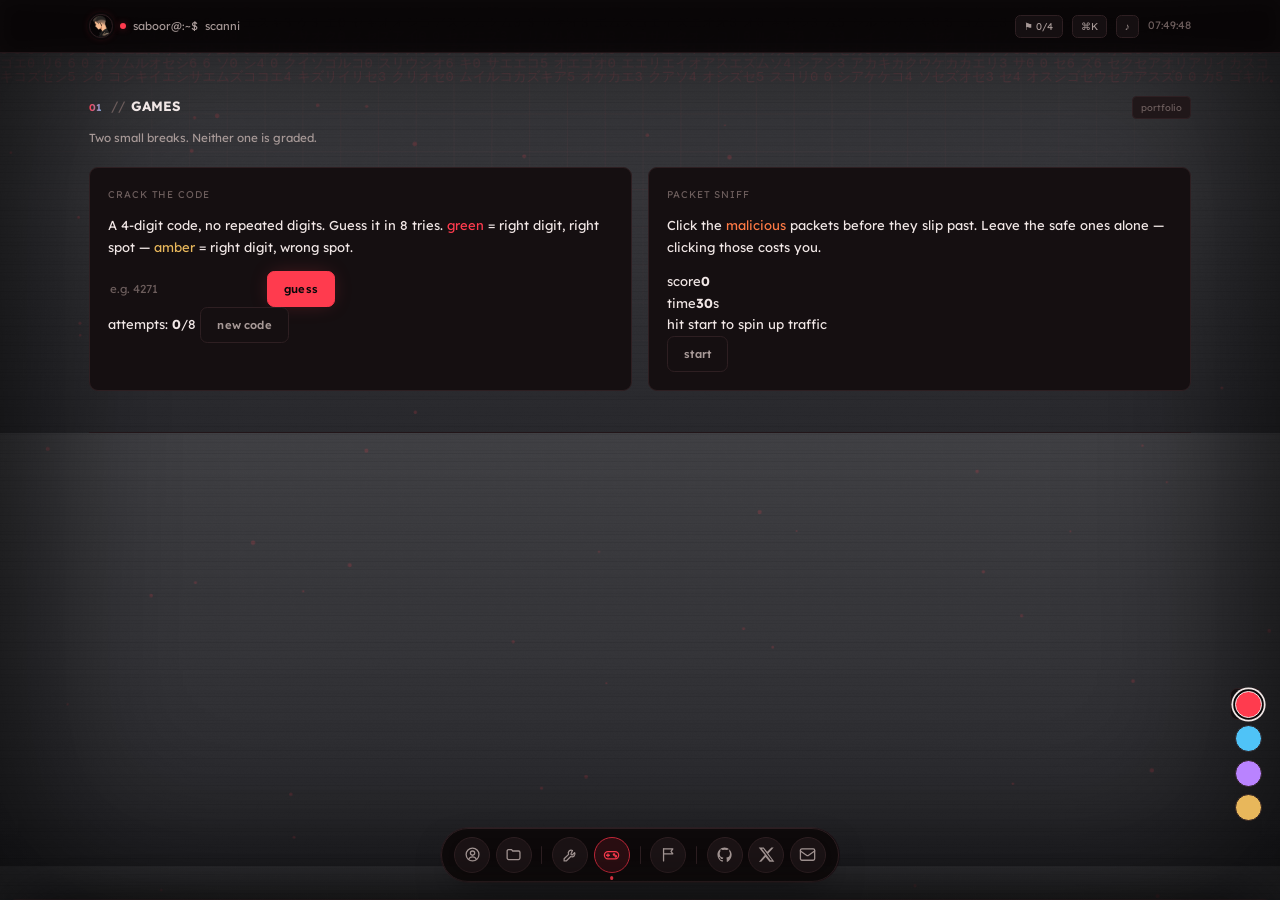
==== commit de238893: "Refactor game cards and remove unused elements" ====
--- a/games.html
+++ b/games.html
@@ -33,12 +33,9 @@
 <div class="vignette"></div>
 <div class="scroll-bar" id="scrollBar"></div>
 <div class="toast" id="toast"></div>
-<div id="hackerTyperOverlay"><span id="htContent"></span><span class="ht-hint">press ESC to exit hacker-typer mode</span></div>
 
 <div class="fx-controls">
   <button class="fx-btn" id="crtToggle" title="Toggle CRT effect">crt</button>
-  <button class="fx-btn" id="audioAmbientToggle" title="Toggle ambient audio">♪</button>
-  <button class="fx-btn" id="hackerTyperToggle" title="Hacker-typer mode">ht</button>
 </div>
 <div class="theme-switch" id="themeSwitch">
   <div class="theme-dot active" data-t="green" title="green"></div>
@@ -79,6 +76,7 @@
     <div class="tb-right">
       <button class="tb-flags" id="tbFlags" title="Flags found">⚑ <span id="flagCount">0</span>/4</button>
       <button class="tb-cmdk" id="tbCmdk" title="Command palette">⌘K</button>
+      <button class="tb-audio" id="audioAmbientToggle" title="Toggle ambient audio">♪</button>
       <div class="tb-clock" id="clock">--:--:--</div>
     </div>
   </div>
@@ -89,22 +87,32 @@
     <div class="sec-head bf"><span class="sec-num sec-prompt">01</span><h2>GAMES</h2><span class="tag" style="margin-left:auto;">portfolio</span></div>
     <p class="sec-desc bf">Two small breaks. Neither one is graded.</p>
     <div class="game-grid bf">
+
       <div class="game-card">
-        <div class="skill-cat-name">typing speed</div>
-        <div class="typing-target" id="typingTarget"></div>
-        <div class="typing-stats">
-          <div>WPM<b id="typingWpm">0</b></div>
-          <div>Accuracy<b id="typingAcc">100%</b></div>
+        <div class="skill-cat-name">crack the code</div>
+        <p class="game-sub">A 4-digit code, no repeated digits. Guess it in 8 tries. <span style="color:var(--green);">green</span> = right digit, right spot — <span style="color:var(--amber);">amber</span> = right digit, wrong spot.</p>
+        <div class="crack-guesses" id="crackGuesses"></div>
+        <div class="crack-input-row">
+          <input type="text" id="crackInput" class="term-input" maxlength="4" inputmode="numeric" autocomplete="off" spellcheck="false" placeholder="e.g. 4271">
+          <button type="button" class="btn btn-primary" id="crackSubmit">guess</button>
         </div>
-        <input type="text" id="typingInput" class="term-input" style="margin-top:10px;" autocomplete="off" placeholder="click here and start typing the line above" spellcheck="false">
-        <button type="button" class="btn btn-ghost" id="typingReset" style="margin-top:10px;">reset</button>
+        <div class="crack-meta">
+          <span>attempts: <b id="crackAttempts">0</b>/8</span>
+          <button type="button" class="btn btn-ghost" id="crackReset">new code</button>
+        </div>
       </div>
+
       <div class="game-card">
-        <div class="skill-cat-name">memory match</div>
-        <p style="font-size:12px;color:var(--text-faint);margin:6px 0 0;">Match the pairs. <span id="memMoves">0</span> moves.</p>
-        <div class="memory-grid" id="memoryGrid"></div>
-        <button type="button" class="btn btn-ghost" id="memReset" style="margin-top:10px;">shuffle</button>
+        <div class="skill-cat-name">packet sniff</div>
+        <p class="game-sub">Click the <span style="color:var(--red);">malicious</span> packets before they slip past. Leave the safe ones alone — clicking those costs you.</p>
+        <div class="sniff-stats">
+          <div>score<b id="sniffScore">0</b></div>
+          <div>time<b id="sniffTime">30</b>s</div>
+        </div>
+        <div class="sniff-lane" id="sniffLane"><div class="sniff-idle-msg" id="sniffIdleMsg">hit start to spin up traffic</div></div>
+        <button type="button" class="btn btn-ghost" id="sniffStart">start</button>
       </div>
+
     </div>
   </section>
 </main>
@@ -231,12 +239,11 @@
 <script src="js/tool-network.js"></script>
 <script src="js/widget-radar-chart.js"></script>
 <script src="js/widget-heatmap.js"></script>
-<script src="js/widget-sysmon.js"></script>
+<script src="js/widget-recon.js"></script>
 <script src="js/audio-system.js"></script>
-<script src="js/hacker-typer.js"></script>
 <script src="js/ai-assistant.js"></script>
-<script src="js/game-typing.js"></script>
-<script src="js/game-memory.js"></script>
+<script src="js/game-crack-code.js"></script>
+<script src="js/game-packet-sniff.js"></script>
 <script src="js/greeting.js"></script>
 </body>
 </html>
--- a/css/topbar-nav.css
+++ b/css/topbar-nav.css
@@ -1,4 +1,4 @@
-  /* ---------- TOP BAR ---------- */
+/* ---------- TOP BAR ---------- */
   .topbar{
     padding:16px 0; border-bottom:1px solid var(--border-soft);
     display:flex; align-items:center; justify-content:space-between;
@@ -11,12 +11,13 @@
   @keyframes pulse{ 0%,100%{opacity:1;} 50%{opacity:.35;} }
   .tb-clock{ font-size:12px; color:var(--text-faint); }
   .tb-right{ display:flex; align-items:center; gap:10px; }
-  .tb-flags, .tb-cmdk{
+  .tb-flags, .tb-cmdk, .tb-audio{
     font-family:var(--mono); font-size:11px; color:var(--text-dim); background:var(--surface);
     border:1px solid var(--border); border-radius:6px; padding:5px 9px; cursor:pointer; transition:.15s ease;
   }
-  .tb-flags:hover, .tb-cmdk:hover{ border-color:var(--green); color:var(--green); }
+  .tb-flags:hover, .tb-cmdk:hover, .tb-audio:hover{ border-color:var(--green); color:var(--green); }
   .tb-flags.complete{ border-color:var(--green); color:var(--green); background:var(--green-bg); }
+  .tb-audio.active{ border-color:var(--green); color:var(--green); background:var(--green-bg); box-shadow:0 0 10px -2px var(--green-glow); }
 
   /* ---------- COMMAND PALETTE ---------- */
   .cmdk-overlay{
--- a/css/sections.css
+++ b/css/sections.css
@@ -1,4 +1,4 @@
-  /* ---------- SECTION SHELL ---------- */
+/* ---------- SECTION SHELL ---------- */
   section{ padding:46px 0; border-bottom:1px solid var(--border-soft); }
   .sec-head{ display:flex; align-items:baseline; gap:10px; margin-bottom:22px; }
   .sec-num{ font-size:11px; color:var(--text-faint); }
@@ -123,3 +123,13 @@
   }
   .pill::before{ content:'#'; color:var(--text-faint); }
   .pill:hover{ border-color:var(--green); color:var(--green); background:var(--green-bg); }
+
+  /* "currently learning" pill — dashed border + pulsing dot so it visibly
+     reads as in-progress rather than claiming mastery like the rest */
+  .pill-learning{ border-style:dashed; border-color:var(--border-soft); }
+  .pill-learning:hover{ border-style:dashed; }
+  .pill-dot{
+    width:6px; height:6px; border-radius:50%; background:var(--amber);
+    box-shadow:0 0 6px var(--amber); animation:pillPulse 1.6s ease-in-out infinite;
+  }
+  @keyframes pillPulse{ 0%,100%{ opacity:1; } 50%{ opacity:.35; } }
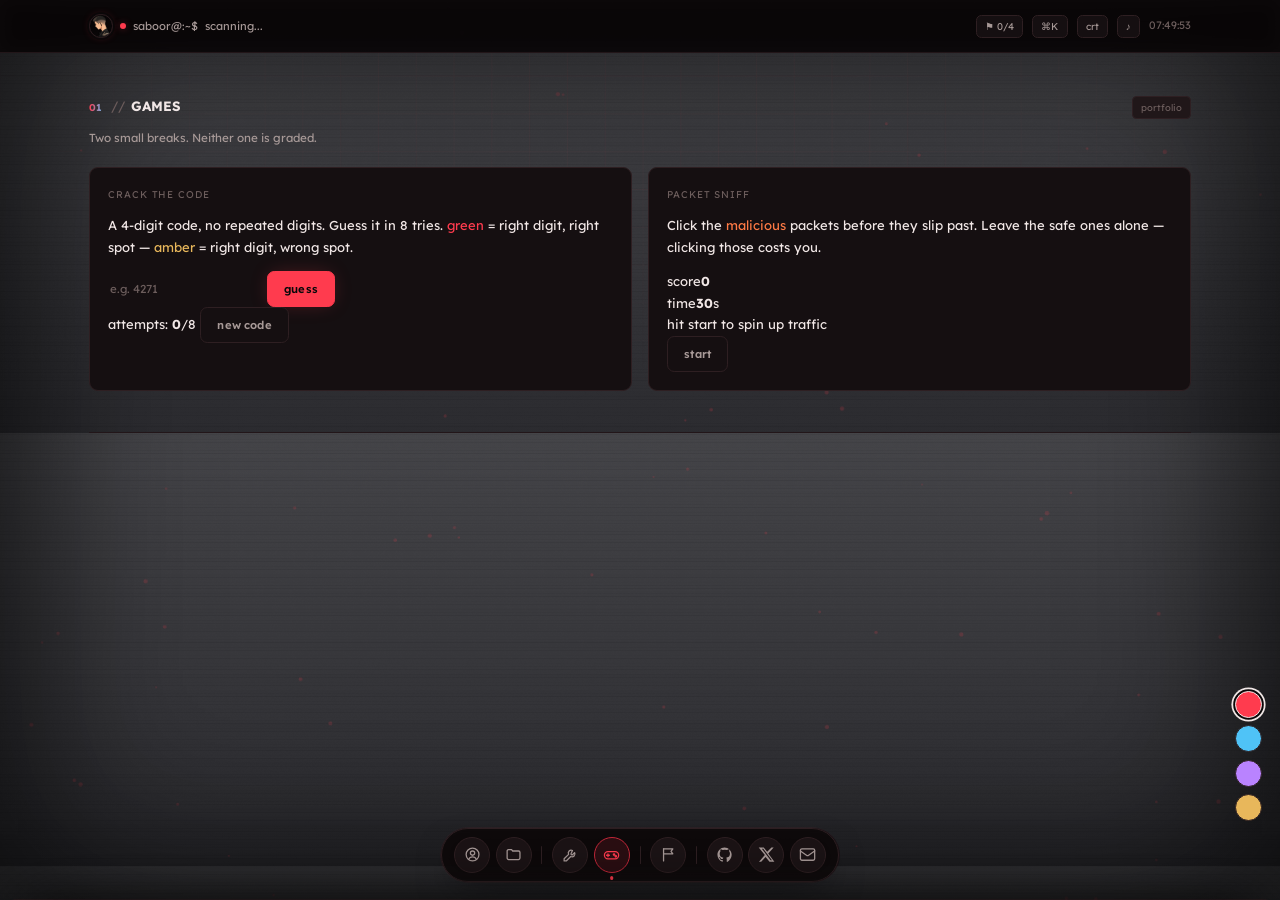
==== commit cea3a40b: "Move CRT toggle button to the command bar" ====
--- a/games.html
+++ b/games.html
@@ -34,9 +34,6 @@
 <div class="scroll-bar" id="scrollBar"></div>
 <div class="toast" id="toast"></div>
 
-<div class="fx-controls">
-  <button class="fx-btn" id="crtToggle" title="Toggle CRT effect">crt</button>
-</div>
 <div class="theme-switch" id="themeSwitch">
   <div class="theme-dot active" data-t="green" title="green"></div>
   <div class="theme-dot" data-t="cyan" title="cyan"></div>
@@ -76,6 +73,7 @@
     <div class="tb-right">
       <button class="tb-flags" id="tbFlags" title="Flags found">⚑ <span id="flagCount">0</span>/4</button>
       <button class="tb-cmdk" id="tbCmdk" title="Command palette">⌘K</button>
+      <button class="tb-audio" id="crtToggle" title="Toggle CRT effect">crt</button>
       <button class="tb-audio" id="audioAmbientToggle" title="Toggle ambient audio">♪</button>
       <div class="tb-clock" id="clock">--:--:--</div>
     </div>
--- a/css/sections.css
+++ b/css/sections.css
@@ -113,21 +113,39 @@
   .edu-date{ font-size:11.5px; color:var(--text-faint); }
 
   /* ---------- SKILLS ---------- */
-  .skill-cat{ margin-bottom:22px; }
-  .skill-cat:last-child{ margin-bottom:0; }
+  /* .skill-cat-name is also reused as a generic small-uppercase-label
+     style on the game cards in games.css — keep it even though the
+     skills section itself has moved on to .skill-group-name */
   .skill-cat-name{ font-size:11px; color:var(--text-faint); text-transform:uppercase; letter-spacing:1px; margin-bottom:10px; }
-  .pill-wrap{ display:flex; flex-wrap:wrap; gap:8px; }
-  .pill{
-    font-size:12px; padding:6px 12px; border-radius:6px; border:1px solid var(--border);
-    background:var(--surface); color:var(--text-dim); transition:.2s ease; display:flex; align-items:center; gap:6px;
+
+  .skills-panel{ display:flex; flex-direction:column; gap:26px; }
+  .skill-group-head{ display:flex; align-items:baseline; gap:10px; margin-bottom:12px; }
+  .skill-group-name{ font-size:11px; color:var(--text-faint); text-transform:uppercase; letter-spacing:1px; }
+  .skill-group-note{ font-size:11px; color:var(--text-faint); opacity:.6; font-style:italic; }
+
+  .skill-row{
+    display:grid; grid-template-columns:34% 1fr 92px; align-items:center; gap:14px;
+    padding:8px 10px; border-radius:8px; margin-bottom:4px; transition:background .15s ease;
   }
-  .pill::before{ content:'#'; color:var(--text-faint); }
-  .pill:hover{ border-color:var(--green); color:var(--green); background:var(--green-bg); }
+  .skill-row:hover{ background:var(--surface-2); }
+  .skill-name{ font-family:var(--mono); font-size:13px; color:var(--text-dim); display:flex; align-items:center; gap:8px; }
+  .skill-row:hover .skill-name{ color:var(--text); }
+  .skill-meter{ height:6px; border-radius:3px; background:var(--muted); overflow:hidden; }
+  .skill-meter-fill{
+    height:100%; border-radius:3px; background:linear-gradient(90deg, var(--green-dim), var(--green));
+    box-shadow:0 0 8px -1px var(--green-glow); width:0; transition:width 1.1s cubic-bezier(.16,1,.3,1);
+  }
+  /* .skills-panel carries both .bf (scroll-reveal) and, once visible, .in —
+     added by the existing IntersectionObserver in scroll-effects.js — so
+     the bars fill from 0 to their real width right as the section appears */
+  .skills-panel.in .skill-meter-fill{ width:var(--fill, 60%); }
+  .skill-tier{ font-size:10.5px; color:var(--text-faint); text-transform:uppercase; letter-spacing:.4px; text-align:right; }
 
-  /* "currently learning" pill — dashed border + pulsing dot so it visibly
-     reads as in-progress rather than claiming mastery like the rest */
-  .pill-learning{ border-style:dashed; border-color:var(--border-soft); }
-  .pill-learning:hover{ border-style:dashed; }
+  /* "currently learning" row — dashed meter track + pulsing dot so it
+     visibly reads as in-progress rather than claiming mastery like the rest */
+  .skill-row.learning .skill-meter{ background:transparent; border:1px dashed var(--border-soft); }
+  .skill-row.learning .skill-meter-fill{ background:linear-gradient(90deg, var(--amber), var(--amber)); box-shadow:0 0 8px -1px rgba(232,183,91,.5); }
+  .skill-row.learning .skill-tier{ color:var(--amber); }
   .pill-dot{
     width:6px; height:6px; border-radius:50%; background:var(--amber);
     box-shadow:0 0 6px var(--amber); animation:pillPulse 1.6s ease-in-out infinite;
--- a/css/effects.css
+++ b/css/effects.css
@@ -1,4 +1,4 @@
-  /* ================= THEME OVERRIDES ================= */
+/* ================= THEME OVERRIDES ================= */
   [data-theme="cyan"]{ --green:#4FC3F7; --green-dim:#2E9BD6; --green-glow:rgba(79,195,247,0.35); --green-bg:#0B1F2A; --cyan:#FF7A45; --cyan-bg:#241207; }
   [data-theme="purple"]{ --green:#B983FF; --green-dim:#8A5CD6; --green-glow:rgba(185,131,255,0.35); --green-bg:#1E1229; --cyan:#6FE3C6; --cyan-bg:#0F231D; }
   [data-theme="amber"]{ --green:#E8B75B; --green-dim:#C4933A; --green-glow:rgba(232,183,91,0.35); --green-bg:#2A1F0E; --cyan:#7FD1E8; --cyan-bg:#0E2126; }
@@ -18,17 +18,8 @@
   .theme-dot[data-t="purple"]{ background:#B983FF; }
   .theme-dot[data-t="amber"]{ background:#E8B75B; }
 
-  /* ================= FX TOGGLE BUTTONS ================= */
-  .fx-controls{
-    position:fixed; right:20px; bottom:200px; z-index:50; display:flex; flex-direction:column; gap:8px;
-  }
-  .fx-btn{
-    width:36px; height:36px; border-radius:8px; border:1px solid var(--border); background:var(--surface);
-    color:var(--text-dim); font-family:var(--mono); font-size:14px; cursor:pointer; display:flex;
-    align-items:center; justify-content:center; transition:.2s ease;
-  }
-  .fx-btn:hover{ border-color:var(--green); color:var(--green); }
-  .fx-btn.active{ background:var(--green); color:#07090A; border-color:var(--green); }
+  /* (fx-btn/.fx-controls retired — crt + ambient audio toggles now live
+     in the top bar as .tb-audio buttons, see topbar-nav.css) */
 
   /* ================= CRT EFFECT ================= */
   body.crt-on .scanlines{ opacity:1; }
@@ -95,17 +86,6 @@
   }
   .audio-btn.active{ background:var(--green); color:#07090A; border-color:var(--green); }
 
-  /* ================= HACKER TYPER OVERLAY ================= */
-  #hackerTyperOverlay{
-    position:fixed; inset:0; z-index:200; background:#000; color:#3CFF6E; font-family:var(--mono);
-    font-size:13px; line-height:1.5; padding:30px; overflow:hidden; display:none; white-space:pre-wrap;
-    word-break:break-all;
-  }
-  #hackerTyperOverlay.active{ display:block; }
-  #hackerTyperOverlay .ht-hint{
-    position:fixed; bottom:16px; right:20px; color:#666; font-size:11px;
-  }
-
   /* ================= AI ASSISTANT bubble ================= */
   .ai-msg{ margin:6px 0; padding:8px 12px; border-radius:8px; font-size:12.5px; max-width:85%; }
   .ai-msg.bot{ background:var(--surface-2); color:var(--text-dim); }
--- a/css/responsive.css
+++ b/css/responsive.css
@@ -24,13 +24,11 @@
   .dock-item svg{ width:21px; height:21px; }
   .dock-sep{ height:24px; }
 
-  /* fx toggles + theme dots: move off the bottom-right so they never fight
-     the dock, and lay them out horizontally under the top bar instead */
-  .fx-controls{
+  /* theme dots: move off the bottom-right on mobile so they never fight
+     the dock, and lay them out horizontally under the top bar instead
+     (crt/audio toggles now live in the top bar itself, see topbar-nav.css) */
+  .theme-switch{
     top:68px; bottom:auto; right:14px; flex-direction:row; gap:6px;
-  }
-  .theme-switch{
-    top:114px; bottom:auto; right:14px; flex-direction:row; gap:6px;
   }
 }
 
@@ -46,7 +44,7 @@
 /* ---------- 700px ---------- */
 @media (max-width:700px){
   .game-grid{ grid-template-columns:1fr; }
-  .sysmon-grid{ grid-template-columns:1fr; }
+  .recon-grid{ grid-template-columns:repeat(2,1fr); }
   .audio-panel{ flex-wrap:wrap; }
   #audioViz{ width:100%; flex-basis:100%; }
 }
@@ -75,13 +73,20 @@
   .code-body{ padding:16px; }
   .pass-checklist{ grid-template-columns:1fr; }
   .subnet-item{ padding:10px 12px; }
+  .skill-row{ grid-template-columns:38% 1fr 64px; gap:8px; }
+  .skill-name{ font-size:12px; }
+  .skill-tier{ font-size:9.5px; }
+  /* tb-right now carries 5 items (flags/cmdk/crt/audio/clock) — tighten
+     it up so it doesn't wrap or crowd the logo on a phone-width bar */
+  .tb-right{ gap:6px; }
+  .tb-flags, .tb-cmdk, .tb-audio{ padding:5px 7px; font-size:10.5px; }
+  .tb-clock{ display:none; }
   .cmdk-overlay{ padding-top:8vh; }
   .unlock-box{ padding:28px 20px 22px; }
   .unlock-flags{ font-size:17px; letter-spacing:5px; }
   .memory-grid{ gap:6px; }
   .mem-cell{ font-size:17px; }
   .typing-target{ font-size:12.5px; padding:11px; }
-  #hackerTyperOverlay{ padding:16px; font-size:11.5px; }
 
   /* the GitHub-style heatmap has 26 fixed columns — on a phone those become
      illegible slivers, so let it scroll horizontally at a readable cell size
@@ -97,8 +102,7 @@
      narrow viewports instead of overflowing */
   .radar-wrap svg{ width:100%; max-width:280px; height:auto; }
 
-  .fx-controls, .theme-switch{ right:10px; }
-  .fx-btn{ width:32px; height:32px; font-size:12px; }
+  .theme-switch{ right:10px; }
   .theme-dot{ width:26px; height:26px; }
 }
 
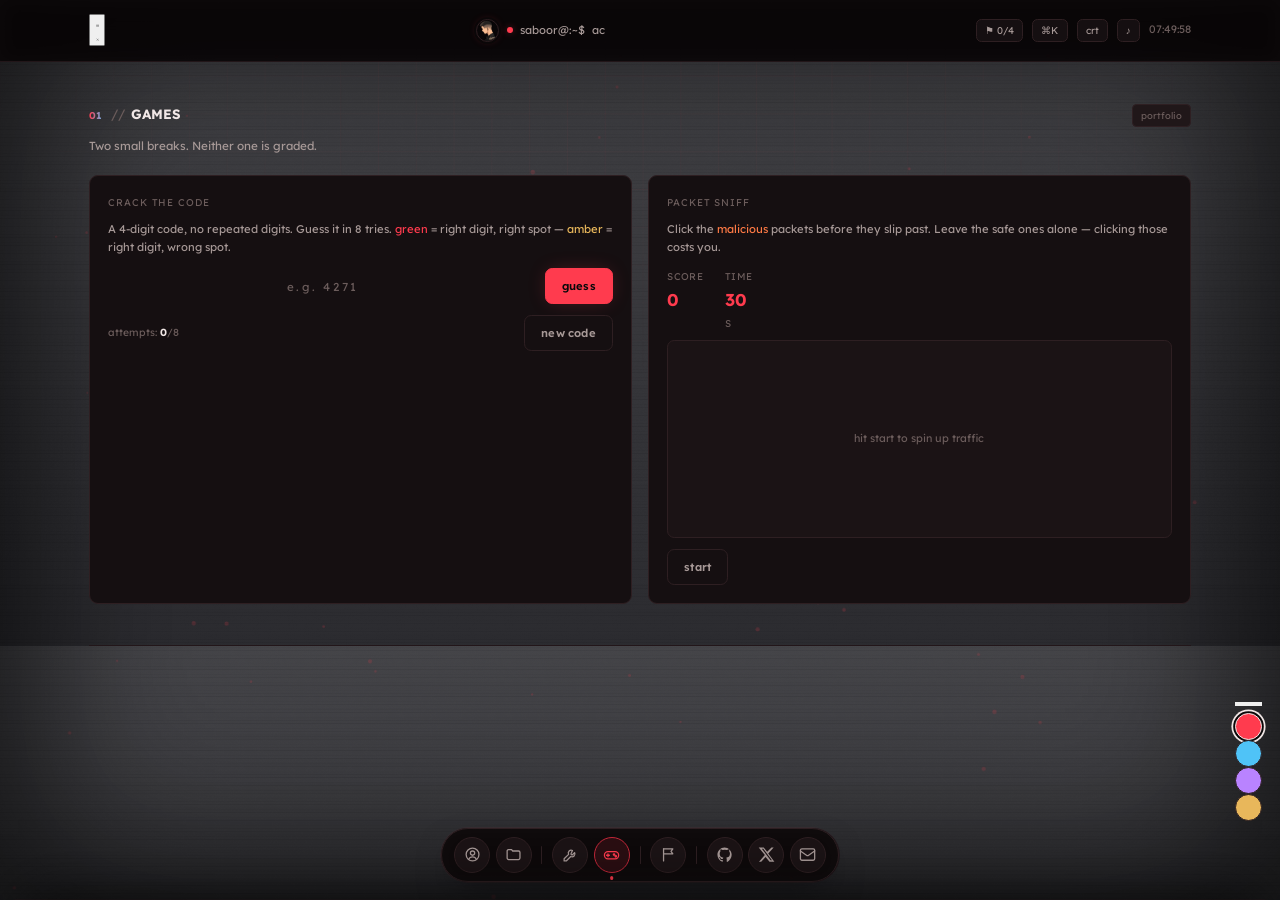
==== commit 1008d32b: "Implement theme toggle and update mobile menu Added a theme toggle button and updated mobile navigat" ====
--- a/games.html
+++ b/games.html
@@ -35,10 +35,15 @@
 <div class="toast" id="toast"></div>
 
 <div class="theme-switch" id="themeSwitch">
-  <div class="theme-dot active" data-t="green" title="green"></div>
-  <div class="theme-dot" data-t="cyan" title="cyan"></div>
-  <div class="theme-dot" data-t="purple" title="purple"></div>
-  <div class="theme-dot" data-t="amber" title="amber"></div>
+  <button type="button" class="theme-toggle" id="themeToggle" title="Colour theme" aria-expanded="false" aria-controls="themeDots">
+    <span class="theme-toggle-swatch"></span>
+  </button>
+  <div class="theme-dots" id="themeDots">
+    <div class="theme-dot active" data-t="green" title="green"></div>
+    <div class="theme-dot" data-t="cyan" title="cyan"></div>
+    <div class="theme-dot" data-t="purple" title="purple"></div>
+    <div class="theme-dot" data-t="amber" title="amber"></div>
+  </div>
 </div>
 
 <div class="cmdk-overlay" id="cmdkOverlay">
@@ -69,6 +74,10 @@
 <!-- TOP BAR -->
 <div class="topbar">
   <div class="topbar-inner">
+    <button class="tb-hamburger" id="menuToggle" aria-label="Open menu" aria-expanded="false" aria-controls="mobileMenu">
+      <svg class="icon-menu" viewBox="0 0 24 24" fill="none" stroke="currentColor" stroke-width="1.8" stroke-linecap="round" stroke-linejoin="round"><line x1="4" y1="7" x2="20" y2="7"/><line x1="4" y1="12" x2="20" y2="12"/><line x1="4" y1="17" x2="20" y2="17"/></svg>
+      <svg class="icon-close" viewBox="0 0 24 24" fill="none" stroke="currentColor" stroke-width="1.8" stroke-linecap="round" stroke-linejoin="round"><line x1="6" y1="6" x2="18" y2="18"/><line x1="6" y1="18" x2="18" y2="6"/></svg>
+    </button>
     <div class="tb-user"><img class="tb-logo" src="assets/profile.png" alt="Saboor Shawkat"><span class="dot"></span> saboor@:~$ <span id="typeStatus"></span></div>
     <div class="tb-right">
       <button class="tb-flags" id="tbFlags" title="Flags found">⚑ <span id="flagCount">0</span>/4</button>
@@ -148,14 +157,9 @@
   </nav>
 </div>
 
-<!-- MOBILE OFF-CANVAS MENU (takes over from the dock below 760px) -->
-<button class="menu-fab" id="menuFab" aria-label="Open menu" aria-expanded="false" aria-controls="mobileMenu">
-  <svg class="icon-menu" viewBox="0 0 24 24" fill="none" stroke="currentColor" stroke-width="1.8" stroke-linecap="round" stroke-linejoin="round"><line x1="4" y1="7" x2="20" y2="7"/><line x1="4" y1="12" x2="20" y2="12"/><line x1="4" y1="17" x2="20" y2="17"/></svg>
-  <svg class="icon-close" viewBox="0 0 24 24" fill="none" stroke="currentColor" stroke-width="1.8" stroke-linecap="round" stroke-linejoin="round"><line x1="6" y1="6" x2="18" y2="18"/><line x1="6" y1="18" x2="18" y2="6"/></svg>
-</button>
+<!-- MOBILE NAV DRAWER (hamburger button lives in the top bar, takes over from the dock below 760px) -->
 <div class="mm-overlay" id="mmOverlay"></div>
 <nav class="mobile-menu" id="mobileMenu" aria-hidden="true">
-  <div class="mm-handle"></div>
   <div class="mm-head">
     <span class="mm-title">menu</span>
     <button class="mm-close" id="mmClose" aria-label="Close menu">
--- a/css/sections.css
+++ b/css/sections.css
@@ -118,27 +118,65 @@
      skills section itself has moved on to .skill-group-name */
   .skill-cat-name{ font-size:11px; color:var(--text-faint); text-transform:uppercase; letter-spacing:1px; margin-bottom:10px; }
 
-  .skills-panel{ display:flex; flex-direction:column; gap:26px; }
+  .skills-layout{ display:grid; grid-template-columns:1.35fr 1fr; gap:28px; align-items:start; }
+  .skills-panel{ display:flex; flex-direction:column; gap:14px; }
+
+  .skill-group{
+    background:var(--surface); border:1px solid var(--border); border-radius:var(--radius);
+    padding:16px 18px 10px; transition:border-color .2s ease, transform .2s ease, box-shadow .2s ease;
+  }
+  .skill-group:hover{ border-color:var(--border-soft); transform:translateY(-2px); box-shadow:0 10px 24px -14px rgba(0,0,0,.5); }
+
   .skill-group-head{ display:flex; align-items:baseline; gap:10px; margin-bottom:12px; }
+  .skill-group-icon{
+    display:inline-flex; align-items:center; justify-content:center; width:22px; height:22px;
+    color:var(--green); flex-shrink:0; align-self:center;
+  }
+  .skill-group-icon svg{ width:14px; height:14px; }
   .skill-group-name{ font-size:11px; color:var(--text-faint); text-transform:uppercase; letter-spacing:1px; }
   .skill-group-note{ font-size:11px; color:var(--text-faint); opacity:.6; font-style:italic; }
+
+ /* ---------- SKILLS RADAR CARD ---------- */
+  .skills-radar-card{
+    position:relative; background:var(--surface); border:1px solid var(--border); border-radius:var(--radius);
+    padding:22px; overflow:hidden; display:flex; flex-direction:column; align-items:center; gap:6px;
+  }
+  .skills-radar-glow{
+    position:absolute; top:-40%; left:50%; transform:translateX(-50%); width:280px; height:280px;
+    background:radial-gradient(circle, var(--green-glow) 0%, transparent 70%); opacity:.35; pointer-events:none;
+  }
+  .skills-radar-head{ position:relative; text-align:center; margin-bottom:6px; }
+  .skills-radar-head .skill-cat-name{ margin-bottom:2px; }
+  .skills-radar-note{ display:block; font-size:10.5px; color:var(--text-faint); opacity:.7; font-style:italic; }
+  .skills-radar-wrap{ position:relative; display:flex; align-items:center; justify-content:center; width:100%; }
+  .skills-radar-wrap svg{ width:100%; height:auto; max-width:280px; filter:drop-shadow(0 0 14px var(--green-glow)); }
+  .skills-radar-wrap polygon[fill="var(--green)"]{ animation:radarPulse 3.2s ease-in-out infinite; }
+  @keyframes radarPulse{
+    0%, 100%{ fill-opacity:.18; }
+    50%{ fill-opacity:.3; }
+  }
+
+  @media (max-width:900px){
+    .skills-layout{ grid-template-columns:1fr; }
+    .skills-radar-card{ order:-1; }
+  }
 
   .skill-row{
     display:grid; grid-template-columns:34% 1fr 92px; align-items:center; gap:14px;
     padding:8px 10px; border-radius:8px; margin-bottom:4px; transition:background .15s ease;
   }
   .skill-row:hover{ background:var(--surface-2); }
-  .skill-name{ font-family:var(--mono); font-size:13px; color:var(--text-dim); display:flex; align-items:center; gap:8px; }
+  .skill-name{ font-family:var(--mono); font-size:13px; color:var(--text-dim); display:flex; align-items:center; gap:8px; text-transform:uppercase; letter-spacing:.3px; }
   .skill-row:hover .skill-name{ color:var(--text); }
   .skill-meter{ height:6px; border-radius:3px; background:var(--muted); overflow:hidden; }
   .skill-meter-fill{
     height:100%; border-radius:3px; background:linear-gradient(90deg, var(--green-dim), var(--green));
     box-shadow:0 0 8px -1px var(--green-glow); width:0; transition:width 1.1s cubic-bezier(.16,1,.3,1);
   }
-  /* .skills-panel carries both .bf (scroll-reveal) and, once visible, .in —
-     added by the existing IntersectionObserver in scroll-effects.js — so
-     the bars fill from 0 to their real width right as the section appears */
-  .skills-panel.in .skill-meter-fill{ width:var(--fill, 60%); }
+  /* the scroll-reveal "bf"/"in" pair now lives on .skills-layout (the
+     shared wrapper for both the bars and the radar card), so the fill
+     rule has to key off that instead of the old .skills-panel.in */
+  .skills-layout.in .skill-meter-fill{ width:var(--fill, 60%); }
   .skill-tier{ font-size:10.5px; color:var(--text-faint); text-transform:uppercase; letter-spacing:.4px; text-align:right; }
 
   /* "currently learning" row — dashed meter track + pulsing dot so it
--- a/css/games.css
+++ b/css/games.css
@@ -21,3 +21,57 @@
   }
   .mem-cell.flipped, .mem-cell.matched{ background:var(--green-bg); border-color:var(--green); color:var(--green); }
   .mem-cell.matched{ opacity:.5; cursor:default; }
+
+  /* ---------- CRACK THE CODE ---------- */
+  .game-sub{ font-size:12.5px; color:var(--text-dim); line-height:1.6; margin:2px 0 14px; }
+  .crack-guesses{
+    display:flex; flex-direction:column; gap:6px; max-height:210px; overflow-y:auto;
+    margin-bottom:6px; padding-right:2px;
+  }
+  .crack-guesses:empty{ display:none; }
+  .crack-guess-row{ display:flex; align-items:center; gap:10px; }
+  .crack-guess-code{ display:flex; gap:4px; }
+  .crack-digit{
+    width:24px; height:24px; border-radius:6px; background:var(--surface-2); border:1px solid var(--border);
+    display:flex; align-items:center; justify-content:center; font-family:var(--mono); font-size:12.5px;
+    font-weight:700; color:var(--text);
+  }
+  .crack-guess-feedback{ display:flex; gap:4px; margin-left:auto; }
+  .crack-peg{ width:9px; height:9px; border-radius:50%; background:var(--muted); }
+  .crack-peg.hit{ background:var(--green); box-shadow:0 0 6px -1px var(--green-glow); }
+  .crack-peg.close{ background:var(--amber); box-shadow:0 0 6px -1px rgba(232,183,91,.5); }
+  .crack-result{
+    margin-bottom:10px; padding:10px 12px; border-radius:8px; font-size:12px; font-family:var(--mono);
+  }
+  .crack-result.win{ background:var(--green-bg); border:1px solid var(--green-dim); color:var(--green); }
+  .crack-result.lose{ background:rgba(255,59,78,.08); border:1px solid var(--red); color:var(--red); }
+  .crack-input-row{ display:flex; gap:8px; margin-top:4px; }
+  .crack-input-row .term-input{ flex:1; letter-spacing:3px; text-align:center; }
+  .crack-meta{
+    display:flex; align-items:center; justify-content:space-between; margin-top:12px;
+    font-size:11.5px; color:var(--text-faint);
+  }
+  .crack-meta b{ color:var(--text); }
+
+  /* ---------- PACKET SNIFF ---------- */
+  .sniff-stats{ display:flex; gap:24px; margin-bottom:10px; }
+  .sniff-stats div{ font-size:11px; color:var(--text-faint); text-transform:uppercase; letter-spacing:.5px; }
+  .sniff-stats b{ display:block; color:var(--green); font-size:19px; font-family:var(--mono); margin-top:2px; }
+  .sniff-lane{
+    position:relative; height:220px; background:var(--surface-2); border:1px solid var(--border);
+    border-radius:8px; overflow:hidden; margin-bottom:12px;
+  }
+  .sniff-idle-msg{
+    position:absolute; inset:0; display:flex; align-items:center; justify-content:center;
+    color:var(--text-faint); font-size:12px; text-align:center; padding:20px; z-index:1;
+  }
+  .sniff-packet{
+    position:absolute; left:0; padding:6px 12px; border-radius:6px; font-family:var(--mono);
+    font-size:11px; white-space:nowrap; cursor:pointer; background:var(--surface);
+    border:1px solid var(--border); color:var(--text-dim); user-select:none;
+    transition:box-shadow .15s ease;
+  }
+  .sniff-packet:hover{ box-shadow:0 0 0 2px var(--border-soft) inset; }
+  .sniff-packet.malicious{ border-color:var(--red); color:var(--red); }
+  .sniff-packet.safe{ border-color:var(--green-dim); color:var(--text-dim); }
+  .sniff-packet.pop{ transform:scale(1.5); opacity:0; transition:transform .22s ease, opacity .22s ease; }
--- a/css/widgets.css
+++ b/css/widgets.css
@@ -1,17 +1,15 @@
-  /* ================= RADAR CHART / HEATMAP ================= */
-  .radar-wrap{ display:flex; justify-content:center; padding:10px 0; }
+/* ================= HEATMAP ================= */
   .heatmap-grid{ display:grid; grid-template-columns:repeat(26,1fr); gap:3px; margin-top:14px; }
   .heat-cell{ aspect-ratio:1; border-radius:2px; background:var(--surface-2); }
   .heatmap-legend{ display:flex; align-items:center; gap:6px; margin-top:10px; font-size:10.5px; color:var(--text-faint); }
   .heatmap-legend .heat-cell{ width:11px; height:11px; aspect-ratio:unset; }
 
-  /* ================= SYSTEM MONITOR ================= */
-  .sysmon-grid{ display:grid; grid-template-columns:repeat(3,1fr); gap:14px; }
-  
-  .sysmon-card{ background:var(--surface-2); border:1px solid var(--border); border-radius:8px; padding:14px; }
-  .sysmon-label{ font-size:10.5px; color:var(--text-faint); text-transform:uppercase; letter-spacing:.5px; margin-bottom:8px; }
-  .sysmon-val{ font-size:22px; font-weight:700; color:var(--green); font-family:var(--mono); }
-  .sysmon-bar{ height:4px; background:var(--muted); border-radius:2px; margin-top:8px; overflow:hidden; }
-  .sysmon-bar-fill{ height:100%; background:var(--green); transition:width .5s ease; }
-  .sysmon-spark{ display:flex; align-items:flex-end; gap:1px; height:26px; margin-top:8px; }
-  .sysmon-spark div{ flex:1; background:var(--green); opacity:.6; border-radius:1px 1px 0 0; transition:height .3s ease; }
+  /* ================= RECON PANEL (real client-side session facts) ================= */
+  .recon-grid{ display:grid; grid-template-columns:repeat(auto-fill, minmax(140px, 1fr)); gap:12px; }
+  .recon-card{
+    background:var(--surface-2); border:1px solid var(--border); border-radius:8px; padding:12px 14px;
+    transition:border-color .15s ease;
+  }
+  .recon-card:hover{ border-color:var(--green-dim); }
+  .recon-label{ font-size:10px; color:var(--text-faint); text-transform:uppercase; letter-spacing:.6px; margin-bottom:6px; }
+  .recon-val{ font-size:14px; font-weight:600; color:var(--green); font-family:var(--mono); word-break:break-word; }
--- a/css/responsive.css
+++ b/css/responsive.css
@@ -98,9 +98,6 @@
     -webkit-overflow-scrolling:touch;
   }
 
-  /* radar chart SVG has a fixed 280×280 viewBox — let it shrink to fit
-     narrow viewports instead of overflowing */
-  .radar-wrap svg{ width:100%; max-width:280px; height:auto; }
 
   .theme-switch{ right:10px; }
   .theme-dot{ width:26px; height:26px; }
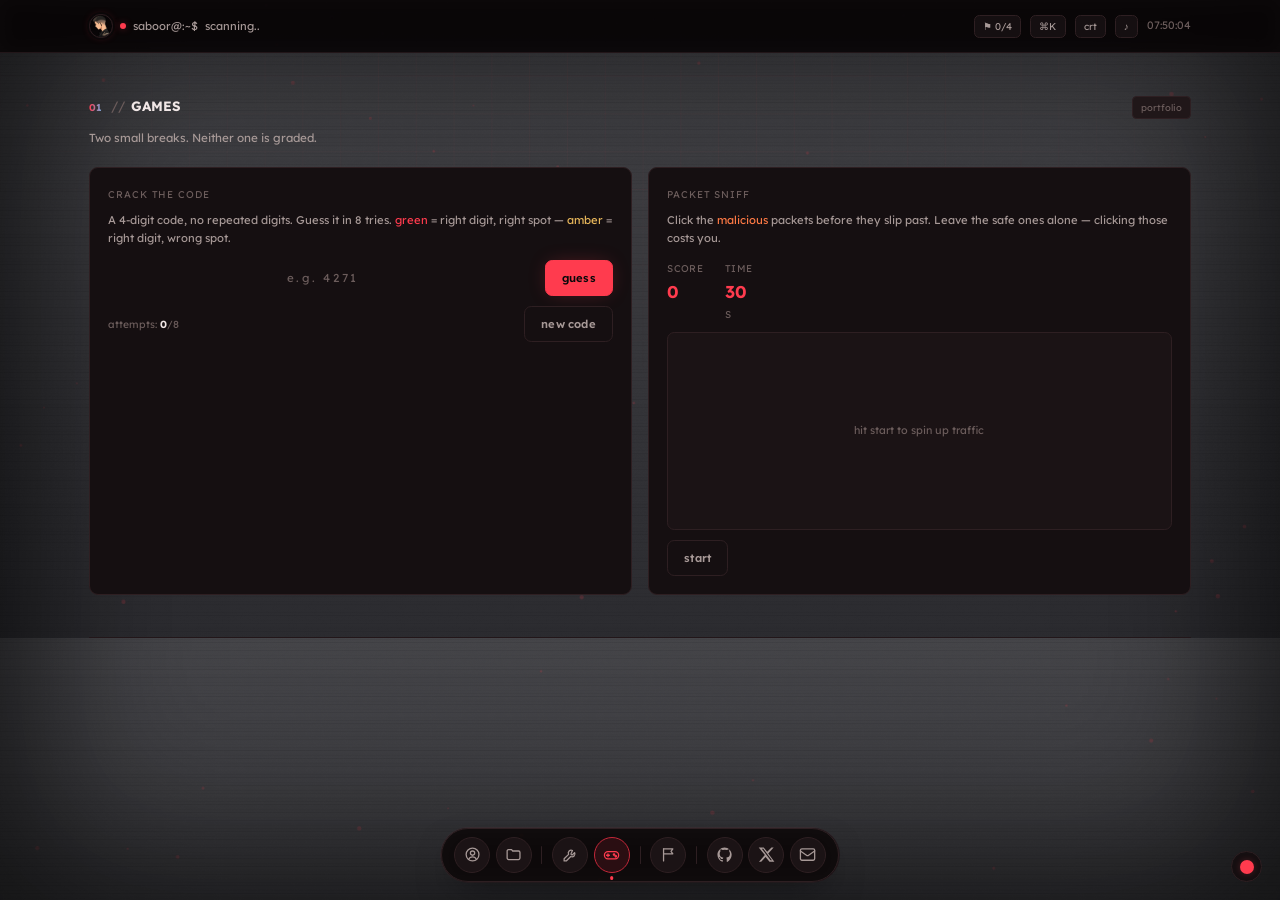
==== commit e9e4478e: "Add menu body div to games.html Added a new div for the menu body and updated the structure." ====
--- a/games.html
+++ b/games.html
@@ -166,6 +166,7 @@
       <svg viewBox="0 0 24 24" fill="none" stroke="currentColor" stroke-width="1.8" stroke-linecap="round" stroke-linejoin="round"><line x1="6" y1="6" x2="18" y2="18"/><line x1="6" y1="18" x2="18" y2="6"/></svg>
     </button>
   </div>
+  <div class="mm-body">
 
   <div class="mm-group">
     <span class="mm-group-label">navigate</span>
@@ -209,6 +210,7 @@
       <span class="mm-item-icon"><svg viewBox="0 0 24 24" fill="none" stroke="currentColor" stroke-width="1.8" stroke-linecap="round" stroke-linejoin="round"><rect x="2" y="4" width="20" height="16" rx="2"/><path d="M2 7l8.5 6a2.5 2.5 0 003 0L22 7"/></svg></span>
       email
     </button>
+  </div>
   </div>
 </nav>
 
--- a/css/site-menu.css
+++ b/css/site-menu.css
@@ -1,84 +1,30 @@
 /* ==========================================================================
-   MOBILE OFF-CANVAS MENU
-   Below 760px the floating dock hands off to a fab trigger + bottom sheet,
-   since 9 dock icons + separators get too cramped to tap comfortably on a
-   phone. Hidden entirely above that breakpoint — the dock stays in charge.
+   MOBILE NAV MENU
+   Below 760px the same floating dock used on desktop straightens out into
+   a full-width bar pinned to the bottom edge of the screen — same items,
+   same links, same scrollspy highlighting, just laid out edge-to-edge for
+   touch instead of a centered floating pill.
+
+   The site used to hand off to a hamburger button + off-canvas panel on
+   mobile; that whole pattern is retired now that the dock covers mobile
+   itself, so the hamburger trigger and panel are switched off (display:none)
+   at every width below. Nothing else in the site references these
+   IDs/classes, so turning them off here can't break anything else.
    ========================================================================== */
 
-/* ---------- trigger ---------- */
-.menu-fab{
-  display:none; position:fixed; bottom:20px; right:20px; z-index:210;
-  width:52px; height:52px; border-radius:50%; align-items:center; justify-content:center;
-  background:color-mix(in srgb, var(--bg-soft) 88%, transparent); backdrop-filter:blur(14px);
-  border:1px solid var(--border); color:var(--text-dim); cursor:pointer; padding:0;
-  box-shadow:0 16px 44px -18px rgba(0,0,0,.7), 0 0 0 1px rgba(255,59,78,.05);
-  transition:color .15s ease, border-color .15s ease, transform .15s ease, box-shadow .15s ease;
-}
-.menu-fab:active{ transform:scale(.92); }
-.menu-fab svg{ width:22px; height:22px; }
-.menu-fab .icon-close{ display:none; }
-.menu-fab.open{
-  color:var(--green); border-color:var(--green-dim);
-  box-shadow:0 0 20px -4px var(--green-glow), inset 0 0 0 1px var(--green-dim);
-}
-.menu-fab.open .icon-menu{ display:none; }
-.menu-fab.open .icon-close{ display:block; }
-
-/* ---------- backdrop ---------- */
-.mm-overlay{
-  position:fixed; inset:0; z-index:550; background:rgba(5,2,2,.6); backdrop-filter:blur(3px);
-  opacity:0; pointer-events:none; transition:opacity .25s ease;
-}
-.mm-overlay.show{ opacity:1; pointer-events:auto; }
-
-/* ---------- sliding sheet ---------- */
-.mobile-menu{
-  position:fixed; left:0; right:0; bottom:0; z-index:551;
-  max-height:78vh; overflow-y:auto; -webkit-overflow-scrolling:touch;
-  background:var(--bg-soft); border-top:1px solid var(--border);
-  border-radius:20px 20px 0 0; padding:10px 18px calc(env(safe-area-inset-bottom, 0px) + 18px);
-  box-shadow:0 -20px 60px -20px rgba(0,0,0,.8), 0 0 0 1px rgba(255,59,78,.05);
-  transform:translateY(100%); transition:transform .32s cubic-bezier(.32,.9,.34,1.05);
-}
-.mobile-menu.open{ transform:translateY(0); }
-
-.mm-handle{ width:36px; height:4px; border-radius:999px; background:var(--border); margin:6px auto 14px; }
-
-.mm-head{ display:flex; align-items:center; justify-content:space-between; margin-bottom:12px; }
-.mm-title{ font-size:11px; letter-spacing:2px; text-transform:uppercase; color:var(--text-faint); }
-.mm-close{
-  width:28px; height:28px; border-radius:50%; display:flex; align-items:center; justify-content:center;
-  background:var(--surface-2); border:1px solid var(--border); color:var(--text-dim); cursor:pointer; padding:0;
-}
-.mm-close svg{ width:14px; height:14px; }
-.mm-close:hover{ color:var(--green); border-color:var(--green-dim); }
-
-.mm-group{ margin-bottom:16px; }
-.mm-group:last-child{ margin-bottom:4px; }
-.mm-group-label{
-  display:block; font-size:10px; letter-spacing:1.5px; text-transform:uppercase;
-  color:var(--text-faint); margin:0 4px 8px;
-}
-.mm-item{
-  width:100%; display:flex; align-items:center; gap:12px; padding:12px;
-  background:var(--surface-2); border:1px solid var(--border); border-radius:12px;
-  color:var(--text-dim); font-family:var(--mono); font-size:13.5px; cursor:pointer;
-  margin-bottom:8px; transition:background .15s ease, border-color .15s ease, color .15s ease, transform .1s ease;
-}
-.mm-item:last-child{ margin-bottom:0; }
-.mm-item:active{ transform:scale(.98); }
-.mm-item.on-screen, .mm-item:hover{
-  background:var(--green-bg); color:var(--green); border-color:var(--green-dim);
-}
-.mm-item-icon{
-  width:34px; height:34px; flex:none; border-radius:50%; display:flex; align-items:center; justify-content:center;
-  background:var(--surface); border:1px solid var(--border-soft); transition:border-color .15s ease;
-}
-.mm-item-icon svg{ width:16px; height:16px; }
-.mm-item.on-screen .mm-item-icon, .mm-item:hover .mm-item-icon{ border-color:var(--green-dim); }
+.tb-hamburger, .mm-overlay, .mobile-menu{ display:none !important; }
 
 /* ---------- breakpoint handoff ---------- */
 @media (max-width:760px){
-  .dock-wrap{ display:none !important; }
-  .menu-fab{ display:flex; }
+  /* the desktop dock straightens into a full-length bottom bar: same
+     nav element, same items/links/icons (and scrollspy highlighting),
+     just spans edge-to-edge and sits flush with the screen bottom
+     instead of floating as a centered pill. */
+  .dock-wrap{ bottom:0; padding:0; }
+  .dock{
+    width:100%; justify-content:space-between; border-radius:0;
+    border-left:none; border-right:none; border-bottom:none;
+    padding:8px 10px calc(env(safe-area-inset-bottom, 0px) + 8px);
+  }
+  .dock-sep{ display:none; } /* no room for separators once it's a full row */
 }
--- a/css/sections.css
+++ b/css/sections.css
@@ -162,7 +162,7 @@
   }
 
   .skill-row{
-    display:grid; grid-template-columns:34% 1fr 92px; align-items:center; gap:14px;
+    display:grid; grid-template-columns:34% 1fr minmax(74px, auto); align-items:center; gap:14px;
     padding:8px 10px; border-radius:8px; margin-bottom:4px; transition:background .15s ease;
   }
   .skill-row:hover{ background:var(--surface-2); }
@@ -177,7 +177,10 @@
      shared wrapper for both the bars and the radar card), so the fill
      rule has to key off that instead of the old .skills-panel.in */
   .skills-layout.in .skill-meter-fill{ width:var(--fill, 60%); }
-  .skill-tier{ font-size:10.5px; color:var(--text-faint); text-transform:uppercase; letter-spacing:.4px; text-align:right; }
+  .skill-tier{
+    font-size:10.5px; color:var(--text-faint); text-transform:uppercase; letter-spacing:.4px; text-align:right;
+    white-space:nowrap; overflow-wrap:anywhere;
+  }
 
   /* "currently learning" row — dashed meter track + pulsing dot so it
      visibly reads as in-progress rather than claiming mastery like the rest */
--- a/css/games.css
+++ b/css/games.css
@@ -3,24 +3,6 @@
     background:var(--surface); border:1px solid var(--border); border-radius:var(--radius); padding:20px;
   }
   .game-grid{ display:grid; grid-template-columns:repeat(2,1fr); gap:18px; }
-  
-  .typing-target{
-    font-family:var(--mono); font-size:14px; line-height:1.8; color:var(--text-dim); padding:14px;
-    background:var(--surface-2); border-radius:8px; border:1px solid var(--border); margin:12px 0;
-  }
-  .typing-target .correct{ color:var(--green); }
-  .typing-target .wrong{ color:var(--red); text-decoration:underline; }
-  .typing-target .cursor-pos{ background:var(--green); color:#07090A; }
-  .typing-stats{ display:flex; gap:20px; font-size:12px; color:var(--text-faint); }
-  .typing-stats b{ color:var(--green); font-size:16px; display:block; }
-  .memory-grid{ display:grid; grid-template-columns:repeat(4,1fr); gap:8px; margin-top:12px; }
-  .mem-cell{
-    aspect-ratio:1; background:var(--surface-2); border:1px solid var(--border); border-radius:8px;
-    display:flex; align-items:center; justify-content:center; font-size:20px; cursor:pointer;
-    transition:.2s ease; user-select:none;
-  }
-  .mem-cell.flipped, .mem-cell.matched{ background:var(--green-bg); border-color:var(--green); color:var(--green); }
-  .mem-cell.matched{ opacity:.5; cursor:default; }
 
   /* ---------- CRACK THE CODE ---------- */
   .game-sub{ font-size:12.5px; color:var(--text-dim); line-height:1.6; margin:2px 0 14px; }
--- a/css/effects.css
+++ b/css/effects.css
@@ -4,9 +4,28 @@
   [data-theme="amber"]{ --green:#E8B75B; --green-dim:#C4933A; --green-glow:rgba(232,183,91,0.35); --green-bg:#2A1F0E; --cyan:#7FD1E8; --cyan-bg:#0E2126; }
 
   /* ================= THEME SWITCHER ================= */
+  /* collapsed into a single toggle button — click to expand the actual
+     colour options in a small popover, instead of 4 dots sitting on
+     screen permanently (room to grow past 4 colours later too) */
   .theme-switch{
-    position:fixed; right:20px; bottom:88px; z-index:50; display:flex; flex-direction:column; gap:8px;
+    position:fixed; right:20px; bottom:20px; z-index:50;
   }
+  .theme-toggle{
+    width:34px; height:34px; border-radius:50%; border:2px solid var(--border);
+    background:var(--surface); cursor:pointer; display:flex; align-items:center; justify-content:center;
+    padding:0; transition:border-color .15s ease, transform .15s ease;
+  }
+  .theme-toggle:hover{ border-color:var(--green-dim); transform:scale(1.08); }
+  .theme-switch.expanded .theme-toggle{ border-color:var(--green); }
+  .theme-toggle-swatch{
+    width:16px; height:16px; border-radius:50%; background:var(--green);
+    box-shadow:0 0 8px -1px var(--green-glow); transition:background .2s ease;
+  }
+  .theme-dots{
+    position:absolute; right:0; bottom:calc(100% + 10px); display:flex; flex-direction:column; gap:8px;
+    opacity:0; pointer-events:none; transform:translateY(6px); transition:opacity .18s ease, transform .18s ease;
+  }
+  .theme-switch.expanded .theme-dots{ opacity:1; pointer-events:auto; transform:translateY(0); }
   .theme-dot{
     width:30px; height:30px; border-radius:50%; border:2px solid var(--border); cursor:pointer;
     transition:.2s ease; position:relative;
--- a/css/responsive.css
+++ b/css/responsive.css
@@ -24,21 +24,28 @@
   .dock-item svg{ width:21px; height:21px; }
   .dock-sep{ height:24px; }
 
-  /* theme dots: move off the bottom-right on mobile so they never fight
-     the dock, and lay them out horizontally under the top bar instead
-     (crt/audio toggles now live in the top bar itself, see topbar-nav.css) */
+  /* theme toggle: move off the bottom-right on mobile so it never fights
+     the dock, and drop the popover downward instead of upward since the
+     toggle now sits near the top bar, not the bottom, on small screens */
   .theme-switch{
-    top:68px; bottom:auto; right:14px; flex-direction:row; gap:6px;
+    top:68px; bottom:auto; right:14px;
   }
+  .theme-dots{
+    bottom:auto; top:calc(100% + 10px); right:0; transform:translateY(-6px);
+  }
+  .theme-switch.expanded .theme-dots{ transform:translateY(0); }
 }
 
 /* ---------- 760px ---------- */
 @media (max-width:760px){
   .kc-stage{ flex:1 0 200px; min-width:200px; }
   .exp-grid{ grid-template-columns:1fr; }
-  .topbar-inner{ padding:0 20px; }
+  .topbar-inner{ padding:0 20px; justify-content:flex-start; gap:10px; }
   .tb-user{ font-size:11px; gap:6px; }
   .tb-logo{ display:none; } /* the little avatar icon isn't worth the space on a narrow bar */
+  /* hamburger + name grouped on the left, utility icons pinned right —
+     with 3 flex children now, plain space-between spaced them unevenly */
+  .tb-right{ margin-left:auto; }
 }
 
 /* ---------- 700px ---------- */
@@ -73,7 +80,7 @@
   .code-body{ padding:16px; }
   .pass-checklist{ grid-template-columns:1fr; }
   .subnet-item{ padding:10px 12px; }
-  .skill-row{ grid-template-columns:38% 1fr 64px; gap:8px; }
+  .skill-row{ grid-template-columns:38% 1fr minmax(58px, auto); gap:8px; }
   .skill-name{ font-size:12px; }
   .skill-tier{ font-size:9.5px; }
   /* tb-right now carries 5 items (flags/cmdk/crt/audio/clock) — tighten
@@ -84,9 +91,6 @@
   .cmdk-overlay{ padding-top:8vh; }
   .unlock-box{ padding:28px 20px 22px; }
   .unlock-flags{ font-size:17px; letter-spacing:5px; }
-  .memory-grid{ gap:6px; }
-  .mem-cell{ font-size:17px; }
-  .typing-target{ font-size:12.5px; padding:11px; }
 
   /* the GitHub-style heatmap has 26 fixed columns — on a phone those become
      illegible slivers, so let it scroll horizontally at a readable cell size
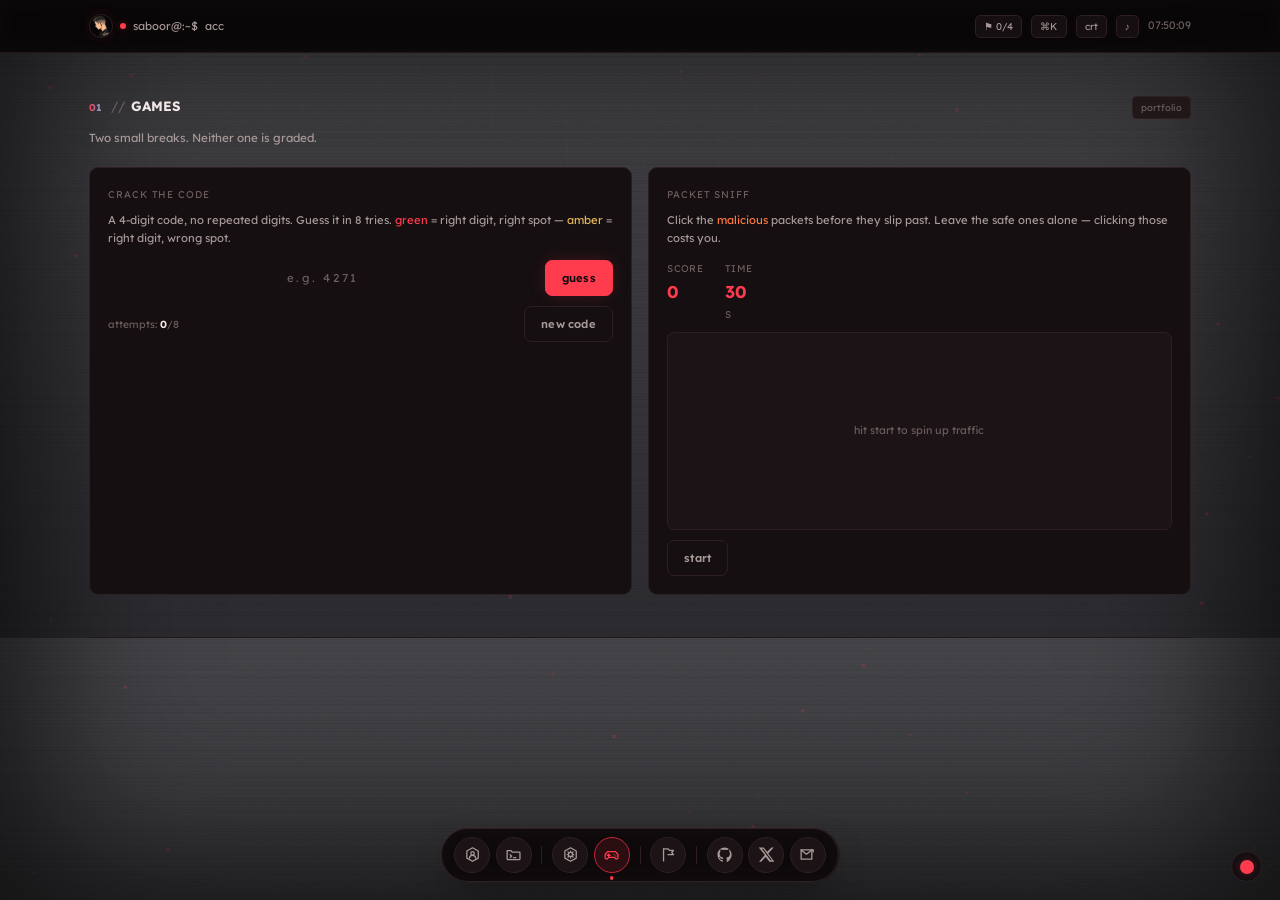
==== commit e68a3a02: "Replace SVG icons in games.html" ====
--- a/games.html
+++ b/games.html
@@ -128,21 +128,21 @@
 <div class="dock-wrap">
   <nav class="dock" id="dock">
     <button class="dock-item" data-href="index.html#about"><span class="dock-tooltip">about</span>
-      <svg viewBox="0 0 24 24" fill="none" stroke="currentColor" stroke-width="1.8" stroke-linecap="round" stroke-linejoin="round"><circle cx="12" cy="12" r="9"/><circle cx="12" cy="10" r="3"/><path d="M6.5 19a6 6 0 0111 0"/></svg>
+      <svg viewBox="0 0 24 24" fill="none" stroke="currentColor" stroke-width="1.8" stroke-linecap="round" stroke-linejoin="round"><path d="M12 2.5 20 7v10L12 21.5 4 17V7z"/><circle cx="12" cy="10.4" r="2.4"/><path d="M7.6 17c.3-2.4 2.1-3.8 4.4-3.8s4.1 1.4 4.4 3.8"/></svg>
     </button>
     <button class="dock-item" data-href="index.html#projects"><span class="dock-tooltip">projects</span>
-      <svg viewBox="0 0 24 24" fill="none" stroke="currentColor" stroke-width="1.8" stroke-linecap="round" stroke-linejoin="round"><path d="M3 7a2 2 0 012-2h4.2l1.6 2H19a2 2 0 012 2v8a2 2 0 01-2 2H5a2 2 0 01-2-2V7z"/></svg>
+      <svg viewBox="0 0 24 24" fill="none" stroke="currentColor" stroke-width="1.8" stroke-linecap="round" stroke-linejoin="round"><path d="M3 6.5h5.4l1.6 2H20a1 1 0 011 1V18a1 1 0 01-1 1H3.8a.8.8 0 01-.8-.8z"/><path d="M7.3 12.3l2 2-2 2M12 16.3h3.3"/></svg>
     </button>
     <div class="dock-sep"></div>
     <button class="dock-item" data-href="tools.html#tools"><span class="dock-tooltip">tools</span>
-      <svg viewBox="0 0 24 24" fill="none" stroke="currentColor" stroke-width="1.8" stroke-linecap="round" stroke-linejoin="round"><path d="M14.7 6.3a4 4 0 00-5.4 5.4L3 18v3h3l6.3-6.3a4 4 0 005.4-5.4l-2.65 2.65a1.4 1.4 0 01-2-2L14.7 6.3z"/></svg>
+      <svg viewBox="0 0 24 24" fill="none" stroke="currentColor" stroke-width="1.8" stroke-linecap="round" stroke-linejoin="round"><path d="M12 2.5 20 7v10L12 21.5 4 17V7z"/><circle cx="12" cy="12" r="2.9"/><path d="M12 7.3V9M12 15v1.7M7.3 12H9M15 12h1.7M8.5 8.5l1.1 1.1M14.4 14.4l1.1 1.1M15.5 8.5l-1.1 1.1M9.6 14.4l-1.1 1.1"/></svg>
     </button>
     <button class="dock-item" data-href="#games"><span class="dock-tooltip">games</span>
-      <svg viewBox="0 0 24 24" fill="none" stroke="currentColor" stroke-width="1.8" stroke-linecap="round" stroke-linejoin="round"><rect x="2" y="8" width="20" height="10" rx="5"/><path d="M7 11v4M5 13h4"/><circle cx="15.5" cy="12" r="1"/><circle cx="18" cy="14.5" r="1"/></svg>
+      <svg viewBox="0 0 24 24" fill="none" stroke="currentColor" stroke-width="1.8" stroke-linecap="round" stroke-linejoin="round"><path d="M6.5 8h11L21 12v4.3a2 2 0 01-3.5 1.3L16 16H8l-1.5 1.6A2 2 0 013 16.3V12z"/><path d="M8 11v4M6 13h4"/><circle cx="15.4" cy="12" r=".9" fill="currentColor" stroke="none"/><circle cx="18" cy="14" r=".9" fill="currentColor" stroke="none"/></svg>
     </button>
     <div class="dock-sep"></div>
     <button class="dock-item" data-href="other.html#ctfs"><span class="dock-tooltip">ctf log</span>
-      <svg viewBox="0 0 24 24" fill="none" stroke="currentColor" stroke-width="1.8" stroke-linecap="round" stroke-linejoin="round"><path d="M5 21V4"/><path d="M5 4h13l-2.5 3.5L18 11H5"/></svg>
+      <svg viewBox="0 0 24 24" fill="none" stroke="currentColor" stroke-width="1.8" stroke-linecap="round" stroke-linejoin="round"><path d="M5 21V4"/><path d="M5 4h6.5l1.3 2H19l-2.6 3.1L19 12.2h-7.7"/></svg>
     </button>
     <div class="dock-sep"></div>
     <button class="dock-item" data-href="#"><span class="dock-tooltip">github</span>
@@ -152,7 +152,7 @@
       <svg viewBox="0 0 24 24" fill="currentColor"><path d="M18.9 2H22l-7.6 8.7L23 22h-6.9l-5.4-6.6L4.5 22H1.4l8.2-9.4L1 2h7l4.9 6.1L18.9 2zm-1.2 18h1.9L7.4 4H5.4l12.3 16z"/></svg>
     </button>
     <button class="dock-item" data-href="mailto:hello@schoolofsec.com"><span class="dock-tooltip">email</span>
-      <svg viewBox="0 0 24 24" fill="none" stroke="currentColor" stroke-width="1.8" stroke-linecap="round" stroke-linejoin="round"><rect x="2" y="4" width="20" height="16" rx="2"/><path d="M2 7l8.5 6a2.5 2.5 0 003 0L22 7"/></svg>
+      <svg viewBox="0 0 24 24" fill="none" stroke="currentColor" stroke-width="1.8" stroke-linecap="round" stroke-linejoin="round"><path d="M3 5.5h15v13H3z"/><path d="M3 5.5l7.5 6 7.5-6"/><path d="M20 5.5V8.3M20 5.5h-2.8"/></svg>
     </button>
   </nav>
 </div>
--- a/css/site-menu.css
+++ b/css/site-menu.css
@@ -1,9 +1,12 @@
 /* ==========================================================================
    MOBILE NAV MENU
    Below 760px the same floating dock used on desktop straightens out into
-   a full-width bar pinned to the bottom edge of the screen — same items,
-   same links, same scrollspy highlighting, just laid out edge-to-edge for
-   touch instead of a centered floating pill.
+   a full-length bar pinned near the bottom of the screen — same items,
+   same links, same scrollspy highlighting, just stretched edge-to-edge
+   with a small side inset (instead of a small centered pill) so it still
+   reads as a floating dock rather than a flush, bare strip. Rounded
+   corners all around and the theme's border/glow keep it visually
+   consistent with the desktop dock.
 
    The site used to hand off to a hamburger button + off-canvas panel on
    mobile; that whole pattern is retired now that the dock covers mobile
@@ -16,15 +19,18 @@
 
 /* ---------- breakpoint handoff ---------- */
 @media (max-width:760px){
-  /* the desktop dock straightens into a full-length bottom bar: same
-     nav element, same items/links/icons (and scrollspy highlighting),
-     just spans edge-to-edge and sits flush with the screen bottom
-     instead of floating as a centered pill. */
-  .dock-wrap{ bottom:0; padding:0; }
+  /* the desktop dock stretches into a near-full-length bar: same nav
+     element, same items/links/icons (and scrollspy highlighting), just
+     wider — kept inset from the screen edges and fully rounded so it
+     still floats like a dock instead of docking flush to the sides. */
+  .dock-wrap{ bottom:14px; padding:0 12px; }
   .dock{
-    width:100%; justify-content:space-between; border-radius:0;
-    border-left:none; border-right:none; border-bottom:none;
-    padding:8px 10px calc(env(safe-area-inset-bottom, 0px) + 8px);
+    width:100%; justify-content:space-between;
+    border-radius:999px;
+    border-color:var(--border);
+    padding:10px 14px;
+    padding-bottom:calc(env(safe-area-inset-bottom, 0px) + 10px);
+    box-shadow:0 16px 44px -18px rgba(0,0,0,.7), 0 0 0 1px rgba(255,59,78,.05);
   }
   .dock-sep{ display:none; } /* no room for separators once it's a full row */
 }
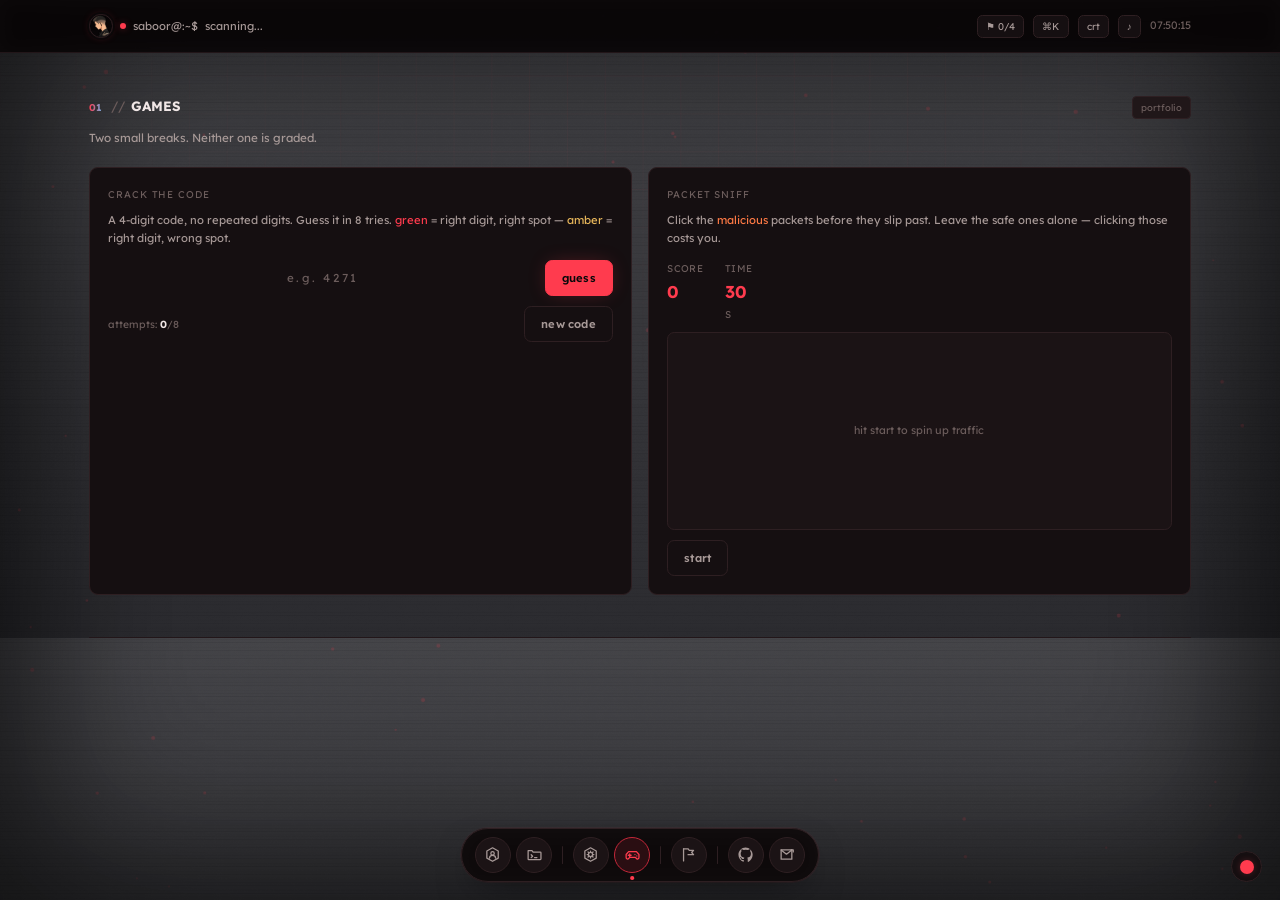
==== commit da01bea1: "Update games.html" ====
--- a/games.html
+++ b/games.html
@@ -147,9 +147,6 @@
     <div class="dock-sep"></div>
     <button class="dock-item" data-href="#"><span class="dock-tooltip">github</span>
       <svg viewBox="0 0 24 24" fill="currentColor"><path d="M12 2C6.48 2 2 6.58 2 12.25c0 4.53 2.87 8.37 6.84 9.73.5.1.68-.22.68-.5 0-.24-.01-1.04-.01-1.88-2.78.51-3.5-.7-3.72-1.34-.13-.34-.68-1.38-1.16-1.66-.4-.22-.97-.76-.01-.77.9-.01 1.54.85 1.76 1.2 1.03 1.75 2.67 1.26 3.32.96.1-.75.4-1.26.72-1.55-2.55-.29-5.23-1.31-5.23-5.79 0-1.28.44-2.32 1.16-3.14-.12-.29-.5-1.48.11-3.08 0 0 .95-.31 3.1 1.2a10.5 10.5 0 015.64 0c2.15-1.51 3.1-1.2 3.1-1.2.61 1.6.23 2.79.11 3.08.72.82 1.16 1.85 1.16 3.14 0 4.49-2.69 5.5-5.25 5.78.41.36.77 1.07.77 2.17 0 1.57-.01 2.83-.01 3.22 0 .28.18.61.69.5C19.14 20.6 22 16.76 22 12.25 22 6.58 17.52 2 12 2z"/></svg>
-    </button>
-    <button class="dock-item" data-href="#"><span class="dock-tooltip">x</span>
-      <svg viewBox="0 0 24 24" fill="currentColor"><path d="M18.9 2H22l-7.6 8.7L23 22h-6.9l-5.4-6.6L4.5 22H1.4l8.2-9.4L1 2h7l4.9 6.1L18.9 2zm-1.2 18h1.9L7.4 4H5.4l12.3 16z"/></svg>
     </button>
     <button class="dock-item" data-href="mailto:hello@schoolofsec.com"><span class="dock-tooltip">email</span>
       <svg viewBox="0 0 24 24" fill="none" stroke="currentColor" stroke-width="1.8" stroke-linecap="round" stroke-linejoin="round"><path d="M3 5.5h15v13H3z"/><path d="M3 5.5l7.5 6 7.5-6"/><path d="M20 5.5V8.3M20 5.5h-2.8"/></svg>
--- a/css/site-menu.css
+++ b/css/site-menu.css
@@ -26,7 +26,7 @@
   .dock-wrap{ bottom:14px; padding:0 12px; }
   .dock{
     width:100%; justify-content:space-between;
-    border-radius:999px;
+    border-radius:calc(var(--radius) * 2);
     border-color:var(--border);
     padding:10px 14px;
     padding-bottom:calc(env(safe-area-inset-bottom, 0px) + 10px);
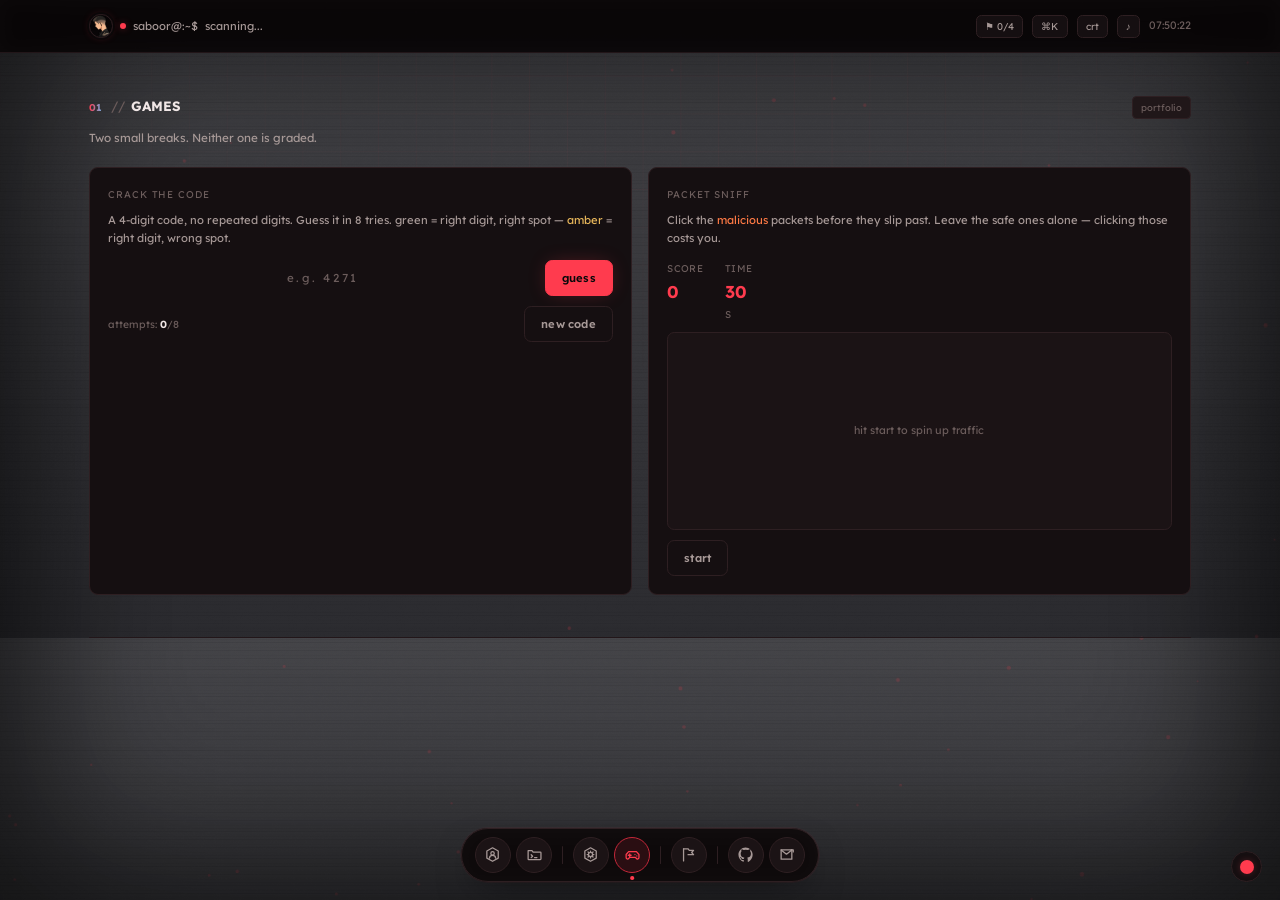
==== commit 455d613d: "Update color class for game description text" ====
--- a/games.html
+++ b/games.html
@@ -97,7 +97,7 @@
 
       <div class="game-card">
         <div class="skill-cat-name">crack the code</div>
-        <p class="game-sub">A 4-digit code, no repeated digits. Guess it in 8 tries. <span style="color:var(--green);">green</span> = right digit, right spot — <span style="color:var(--amber);">amber</span> = right digit, wrong spot.</p>
+        <p class="game-sub">A 4-digit code, no repeated digits. Guess it in 8 tries. <span style="color:var(--true-green);">green</span> = right digit, right spot — <span style="color:var(--amber);">amber</span> = right digit, wrong spot.</p>
         <div class="crack-guesses" id="crackGuesses"></div>
         <div class="crack-input-row">
           <input type="text" id="crackInput" class="term-input" maxlength="4" inputmode="numeric" autocomplete="off" spellcheck="false" placeholder="e.g. 4271">
--- a/css/site-menu.css
+++ b/css/site-menu.css
@@ -26,7 +26,7 @@
   .dock-wrap{ bottom:14px; padding:0 12px; }
   .dock{
     width:100%; justify-content:space-between;
-    border-radius:calc(var(--radius) * 2);
+    border-radius:999px;
     border-color:var(--border);
     padding:10px 14px;
     padding-bottom:calc(env(safe-area-inset-bottom, 0px) + 10px);
